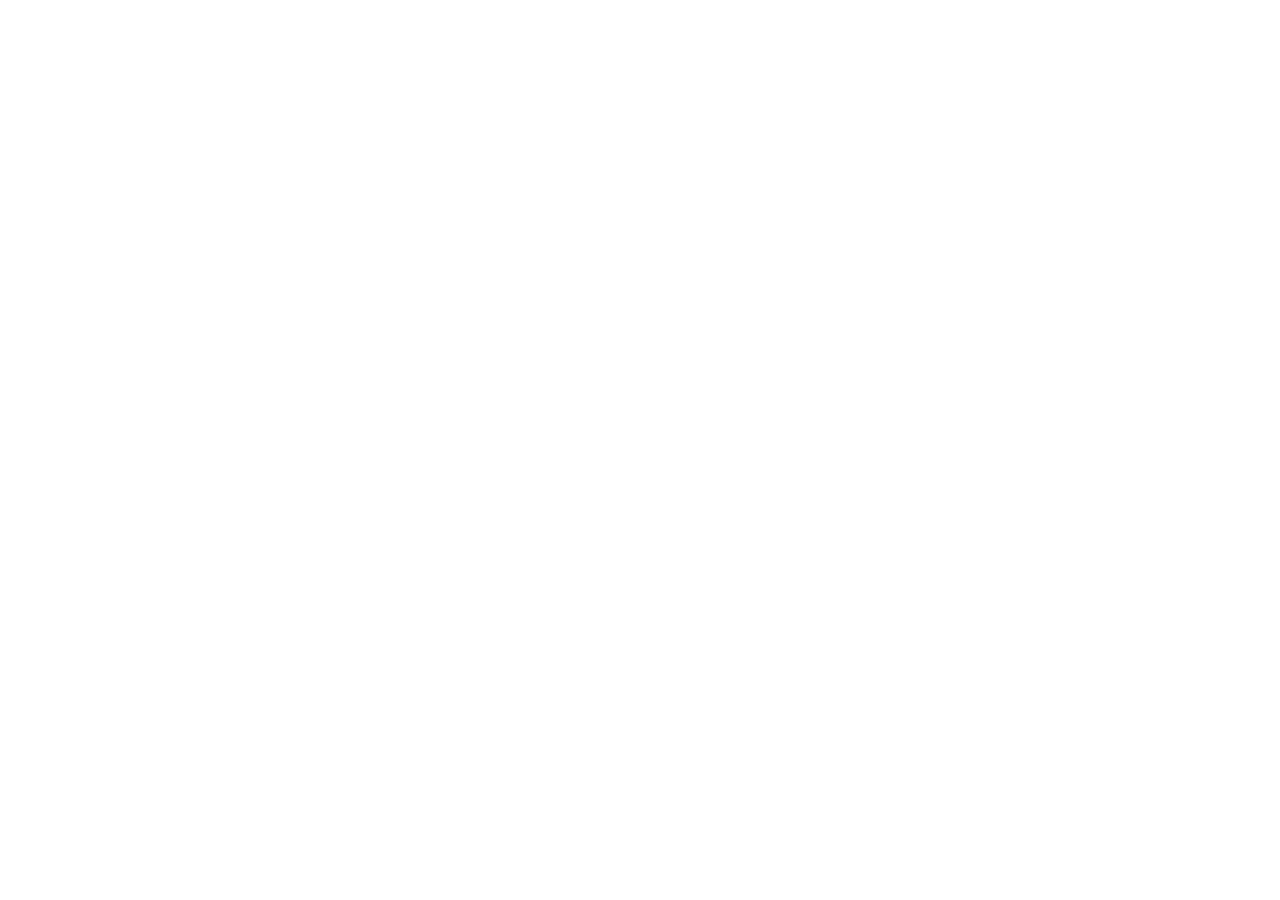
==== index.html @ c530fc4e "init: creations du depot, aborescence des fichiers et structure HTML de base et ajout des liens  uti" ====
<!DOCTYPE html>
<html lang="en">
<head>
    <meta charset="UTF-8">
    <meta name="viewport" content="width=device-width, initial-scale=1.0">
    <title>AfriConnect Summit Acueil</title>
    <link rel="stylesheet" href="https://cdnjs.cloudflare.com/ajax/libs/font-awesome/6.5.0/css/all.min.css">
    <link rel="stylesheet" href="css/style.css"> 
    <link rel="preconnect" href="https://fonts.googleapis.com">
<link rel="preconnect" href="https://fonts.gstatic.com" crossorigin>
<link href="https://fonts.googleapis.com/css2?family=DM+Sans:ital,opsz,wght@0,9..40,100..1000;1,9..40,100..1000&display=swap" rel="stylesheet">
<link rel="preconnect" href="https://fonts.googleapis.com">
<link rel="preconnect" href="https://fonts.gstatic.com" crossorigin>
<link href="https://fonts.googleapis.com/css2?family=Montserrat:ital,wght@0,100..900;1,100..900&display=swap" rel="stylesheet">
</head>
<body>
     <script src="js/main.js"></script>
</body>
</html>
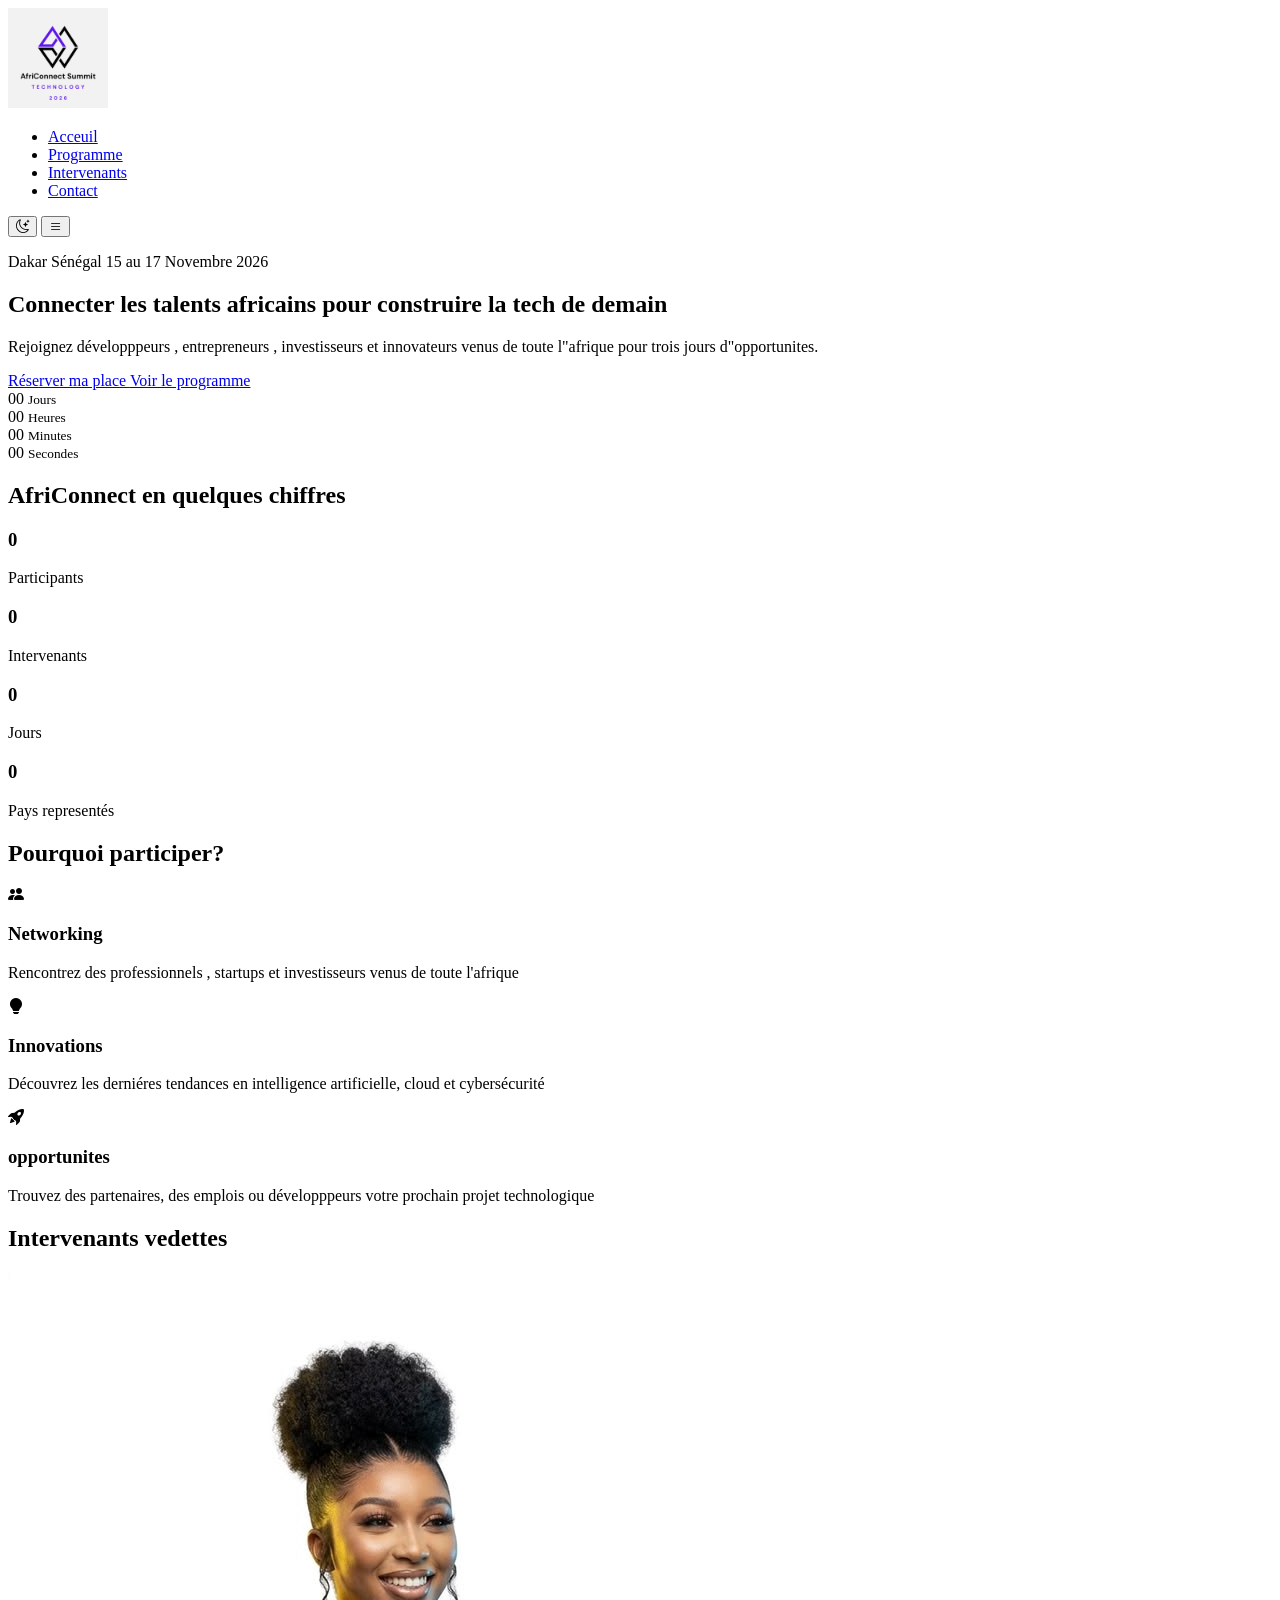
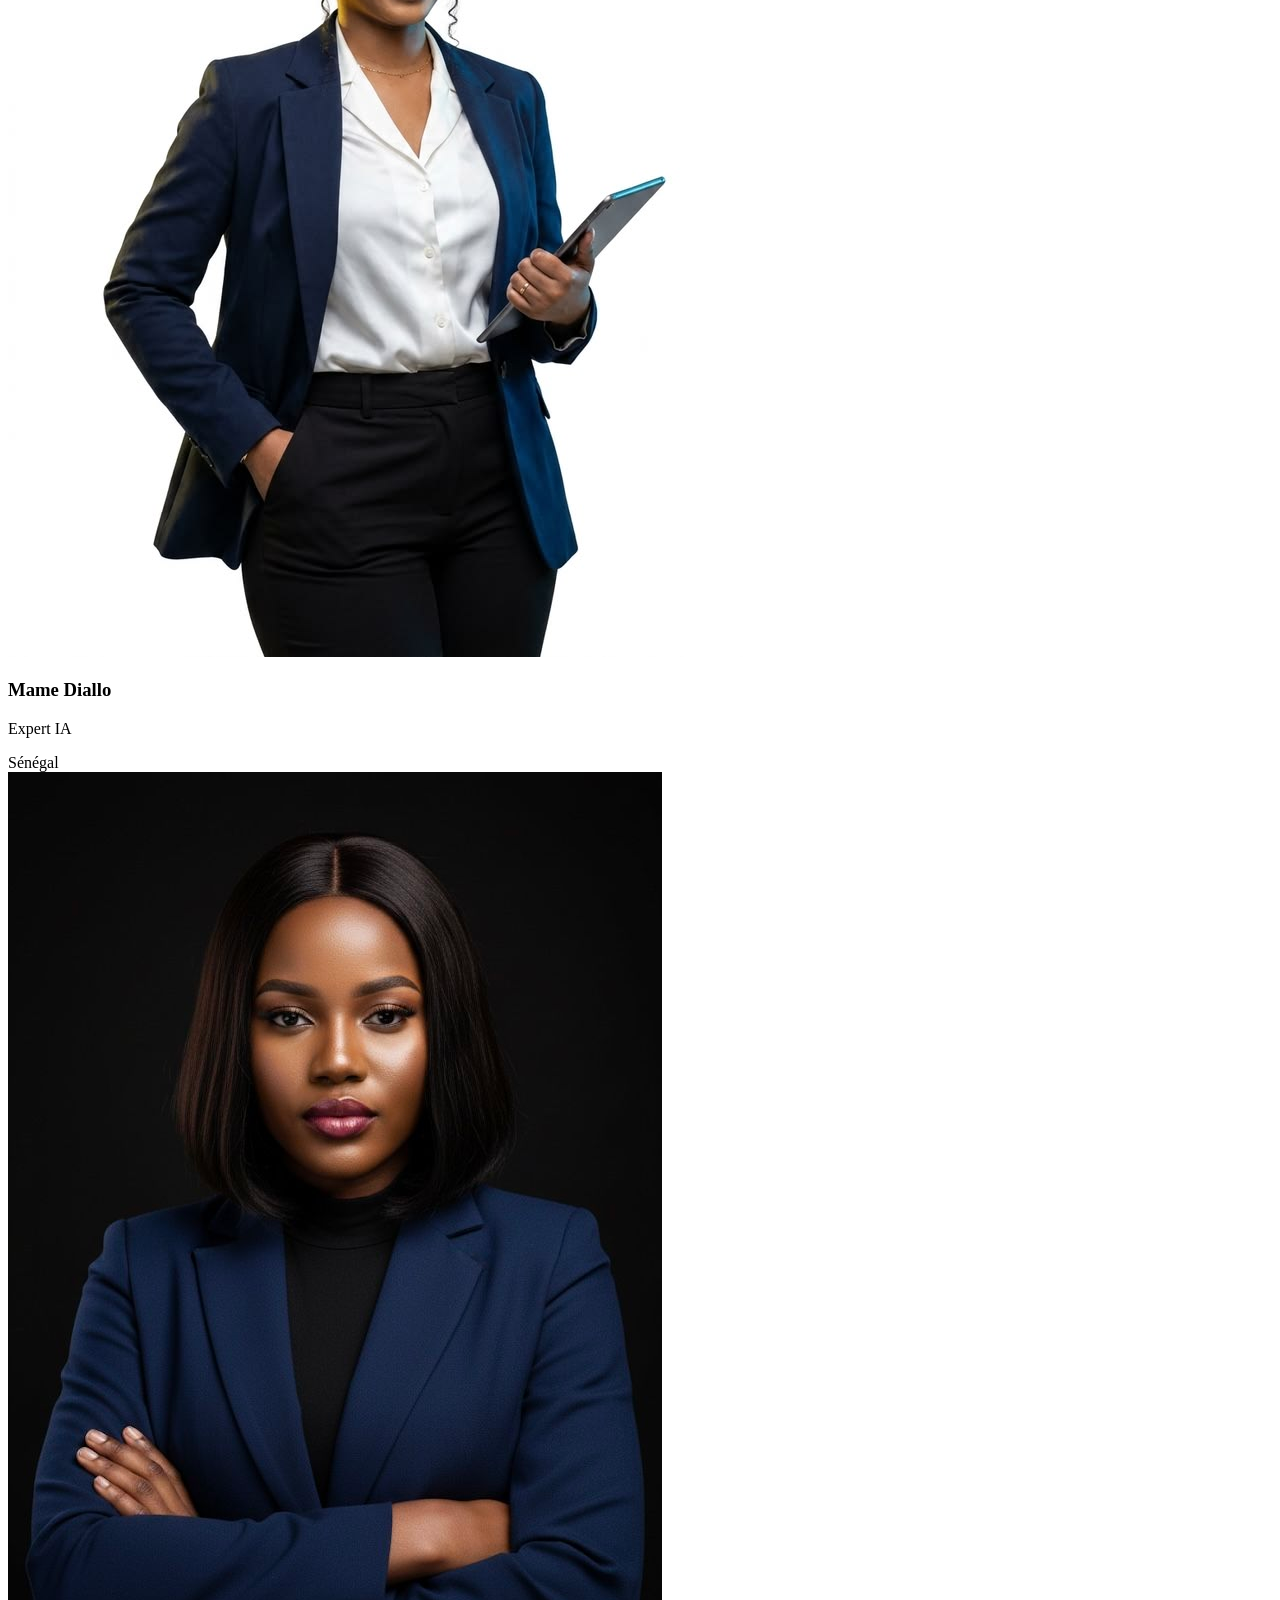
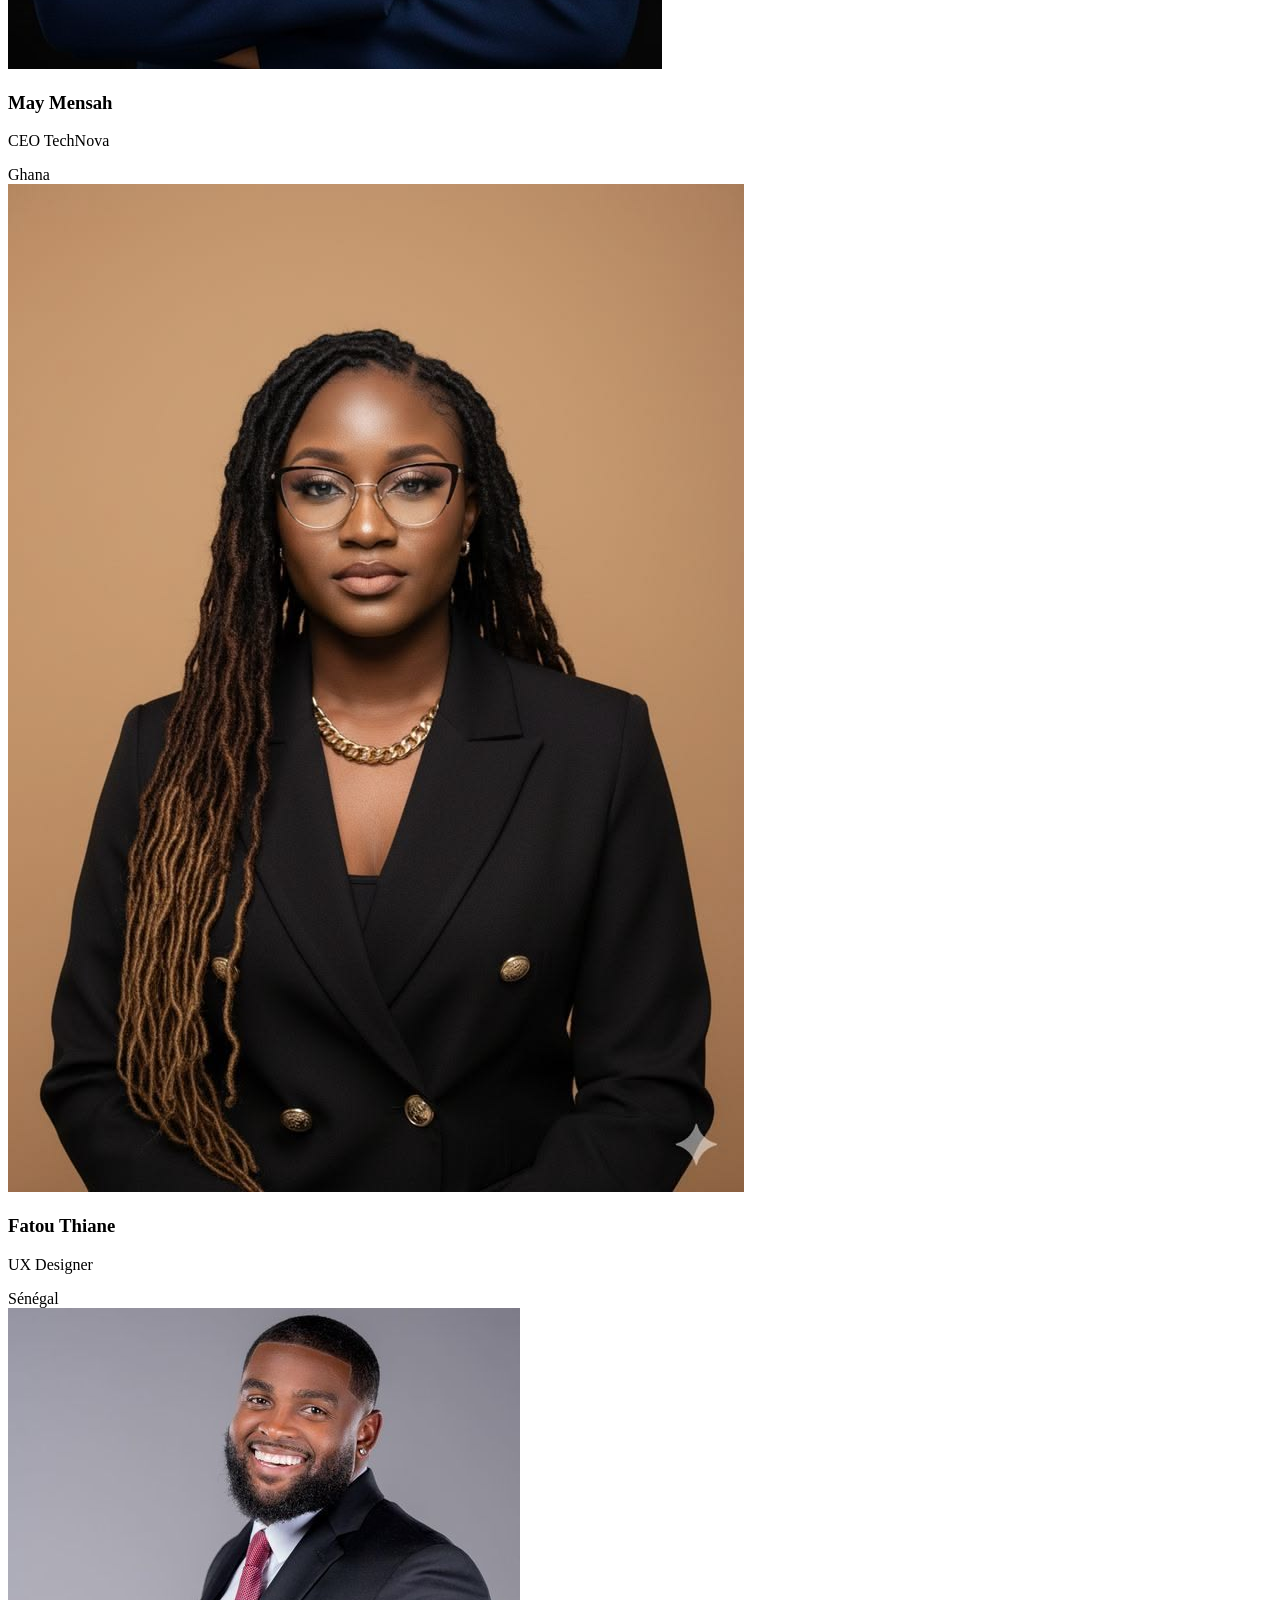
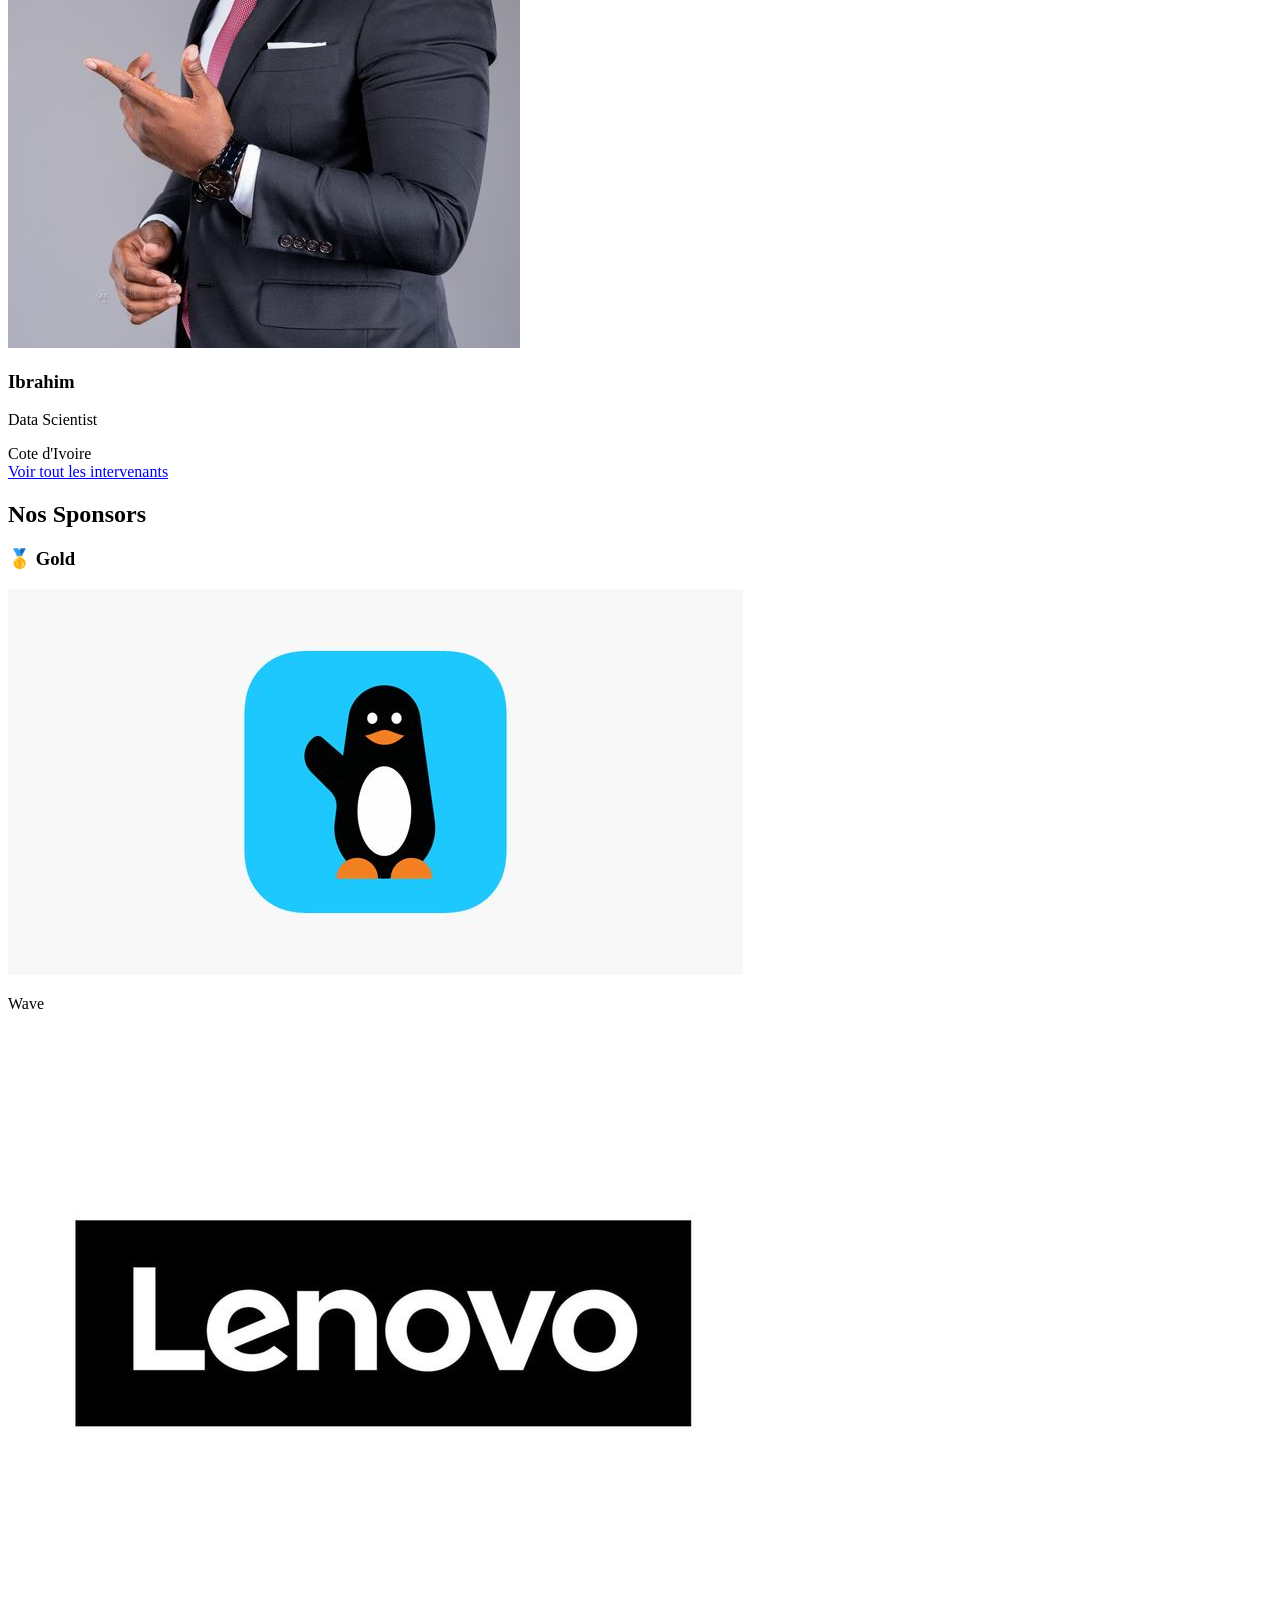
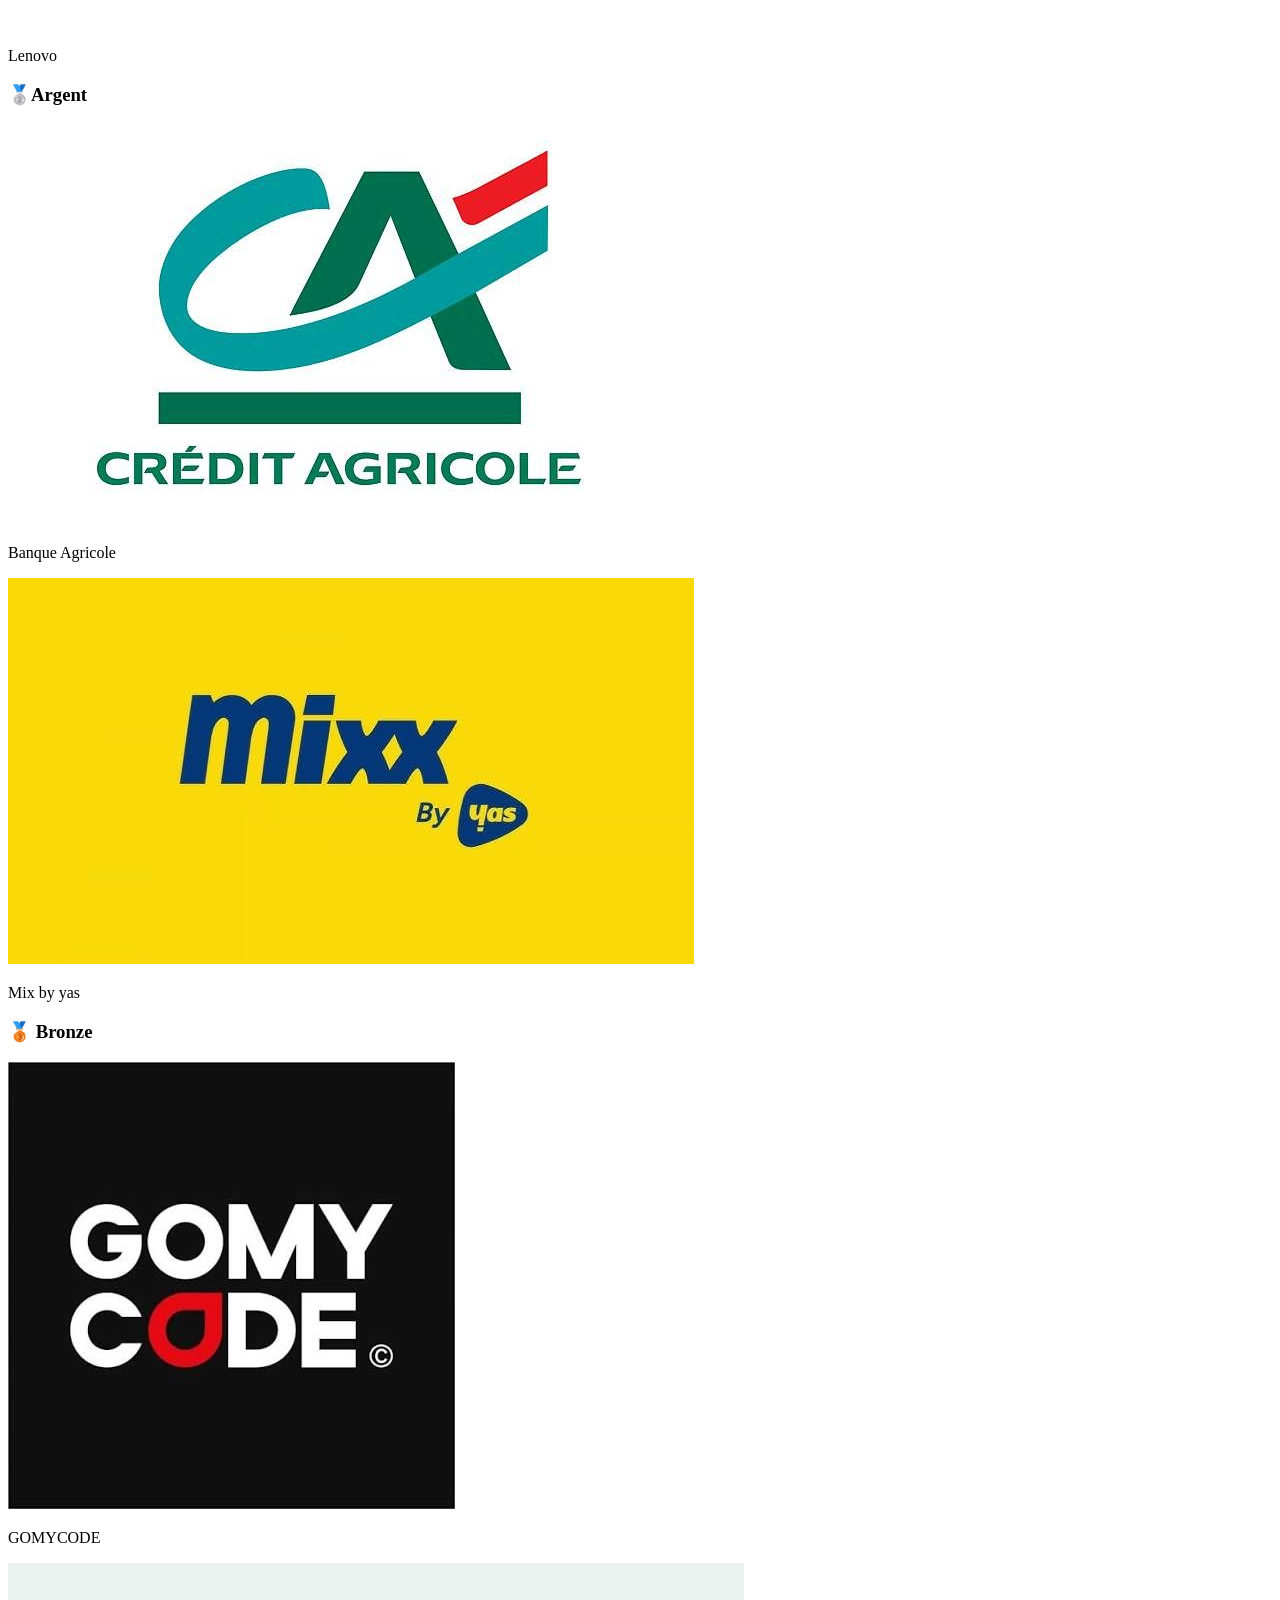
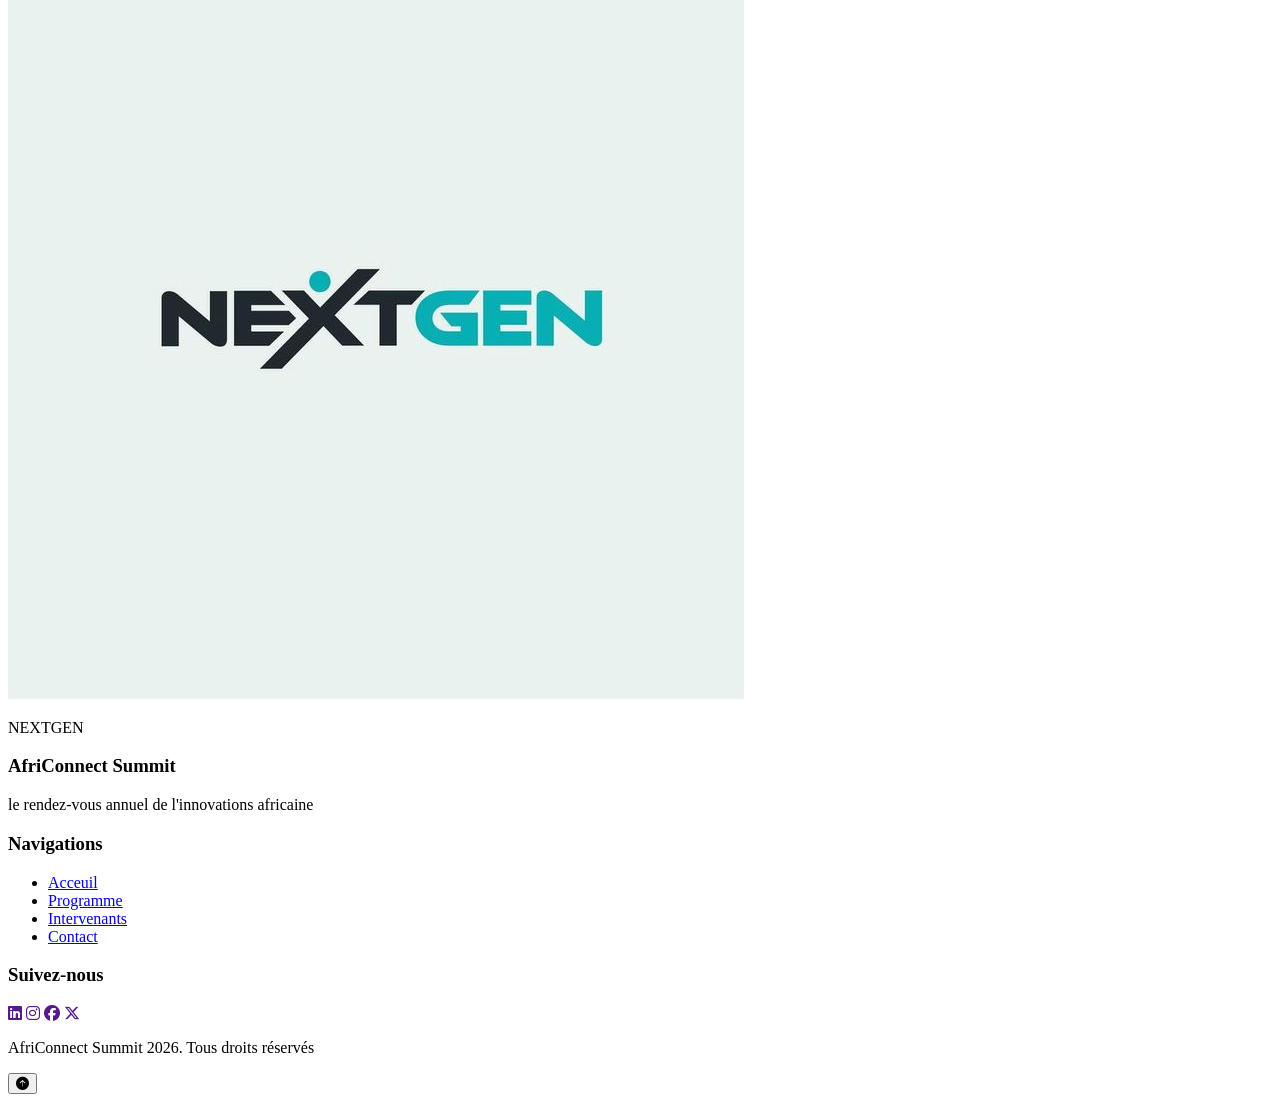
==== commit e6051b57: "HTML: contenue texte  des 4 pages" ====
--- a/index.html
+++ b/index.html
@@ -5,6 +5,7 @@
     <meta name="viewport" content="width=device-width, initial-scale=1.0">
     <title>AfriConnect Summit Acueil</title>
     <link rel="stylesheet" href="https://cdnjs.cloudflare.com/ajax/libs/font-awesome/6.5.0/css/all.min.css">
+    <link rel="stylesheet" href="https://cdn.jsdelivr.net/npm/bootstrap-icons@1.13.1/font/bootstrap-icons.min.css">
     <link rel="stylesheet" href="css/style.css"> 
     <link rel="preconnect" href="https://fonts.googleapis.com">
 <link rel="preconnect" href="https://fonts.gstatic.com" crossorigin>
@@ -14,6 +15,210 @@
 <link href="https://fonts.googleapis.com/css2?family=Montserrat:ital,wght@0,100..900;1,100..900&display=swap" rel="stylesheet">
 </head>
 <body>
+    <header>
+        <nav>
+            <a href="index.html" class="logo">
+               <img src="image/logo-event (2).png" alt="logo-event " width="100px">
+            </a>
+            <ul>
+                <li><a href="index.html">Acceuil</a></li>
+                <li><a href="programme.html">Programme</a></li>
+                <li><a href="intervenants.html">Intervenants</a></li>
+                <li><a href="contact.html">Contact</a></li>
+            </ul>
+            <div>
+                <button>
+                    <i class="bi bi-moon-stars"></i>
+                </button>
+                <button>
+                    <i class="bi bi-list"></i>
+                </button>
+            </div>
+        </nav>
+    </header>
+    <main>
+        <section class="hero">
+            <div class="hero-content">
+                <p class="hero-subtitle ">
+                    Dakar  Sénégal  15 au 17 Novembre 2026
+                </p>
+                <h1>
+                    Connecter les talents africains pour construire la tech de demain
+                </h1>
+                <p class="hero-text">
+                    Rejoignez développpeurs , entrepreneurs , investisseurs et innovateurs venus de toute l"afrique pour trois jours d"opportunites.
+                </p>
+            
+            <div class="hero-button">
+                <a href="contact.html">Réserver ma place </a>
+                <a href="programme.html">Voir le programme</a>
+            </div>
+            </div>
+            <div class="counteurs">
+                <div class="cont-box">
+<span id="jours">00</span>
+<small>Jours</small>
+                </div>
+                    <div class="cont-box">
+<span id="heures">00</span>
+<small>Heures</small>
+                </div>
+                    <div class="cont-box">
+<span id="minutes">00</span>
+<small>Minutes</small>
+                </div>
+                    <div class="cont-box">
+<span id="second">00</span>
+<small>Secondes</small>
+                </div>
+            </div>
+        </section>
+        <section class="stats">
+            <h2>AfriConnect en quelques chiffres </h2>
+        <div class="stats-grid">
+            <article class="stats-card">
+                <h3>0</h3>
+                <p>Participants</p>
+            </article>
+            <article class="stats-card">
+                <h3>0</h3>
+                <p>Intervenants</p>
+                
+            </article>
+            <article class="stats-card">
+                <h3>0</h3>
+                <p>Jours</p>
+            </article>
+            <article class="stats-card">
+                <h3>0</h3>
+                <p>Pays representés</p> 
+            </article>
+        </div>
+        </section>
+
+        <section class="raisons">
+            <h2>Pourquoi participer?</h2>
+            <div class="raisons-container">
+                <article class="raisons-card">
+                    <i class="bi bi-people-fill"></i>
+                    <h3>Networking</h3>
+                    <p>
+                        Rencontrez des professionnels , startups et investisseurs venus de toute l'afrique
+                    </p>
+                </article>
+                <article class="raisons-card">
+                    <i class="bi bi-lightbulb-fill"></i>
+                    <h3>Innovations</h3>
+                    <p>
+                   Découvrez les derniéres tendances en intelligence artificielle, cloud et cybersécurité
+                    </p>
+                </article>
+                <article class="raisons-card">
+                    <i class="bi bi-rocket-takeoff-fill"></i>
+                    <h3>opportunites</h3>
+                    <p>
+                    Trouvez des partenaires, des emplois ou développpeurs votre prochain projet technologique
+                    </p>
+                </article>
+            </div>
+        </section>
+
+        <section class="vedette">
+            <h2>Intervenants vedettes</h2>
+            <div class="vedette-grid">
+                <article>
+                    <img src="image/profil-f.jpg" alt="">
+                    <h3>Mame Diallo</h3>
+                    <p>Expert IA</p>
+                    <span>Sénégal</span>
+                </article>
+                 <article>
+                    <img src="image/profil-f2.jpg" alt="">
+                    <h3>May Mensah</h3>
+                    <p>CEO TechNova</p>
+                    <span>Ghana</span>
+                </article>
+                 <article>
+                    <img src="image/profil-f3.jpg" alt="">
+                    <h3>Fatou Thiane</h3>
+                    <p>UX Designer</p>
+                    <span>Sénégal</span>
+                </article>
+                 <article>
+                    <img src="image/profil-m.jpg" alt="">
+                    <h3>Ibrahim</h3>
+                    <p>Data Scientist</p>
+                    <span>Cote d'Ivoire</span>
+                </article>
+            </div>
+            <a href="intervenants.html">Voir tout les intervenants</a>
+        </section>
+
+        <section class="sponsors">
+            <h2>Nos Sponsors</h2>
+            <div class="sponsors-container">
+                <div class="gold">
+
+                    <h3>🥇 Gold </h3>
+                    <img src="image/SPONSOR1.jpg" alt="">
+                    <p>Wave</p>
+                    <img src="image/Descargar lenovo logo marca teléfono símbolo negro diseño China móvil vector ilustración.jpg">
+                    <p>Lenovo</p>
+                </div>
+                <div class="argent">
+
+                    <h3>🥈Argent </h3>
+                    <img src="image/SPONSORS (3).jpg" alt="">
+                    <p>Banque Agricole</p>
+                    <img src="image/SPONSORS (2).jpg" alt="">
+                    <p>Mix by yas</p>
+                </div>
+                <div class="bronze">
+
+                    <h3>🥉 Bronze </h3>
+                    <img src="image/télécharger (19).jpg" alt="">
+                    <p>GOMYCODE</p>
+                    <img src="image/Download Free Vectors, Images, Photos & Videos _ Vecteezy.jpg" alt="">
+                    <p>NEXTGEN</p>
+                </div>
+            </div>
+        </section>
+    </main>
+
+    <footer>
+        <div class="footer-container">
+            <div>
+                <h3>AfriConnect Summit</h3>
+                <p>
+                    le rendez-vous annuel de l'innovations africaine
+                </p>
+            </div>
+            <div> 
+        <h3>Navigations</h3>
+        <ul>
+            <li><a href="index.html">Acceuil</a></li>
+            <li><a href="programme.html">Programme</a></li>
+            <li><a href="intervenants.html">Intervenants</a></li>
+            <li><a href="contact.html">Contact</a></li>
+        </ul>
+        </div>
+        <div>
+            <h3>Suivez-nous</h3>
+            <div class="socials">
+                <a href=""><i class="fa-brands fa-linkedin"></i></a>
+                <a href=""><i class="fa-brands fa-instagram"></i></a>
+                <a href=""><i class="fa-brands fa-facebook"></i></a>
+                <a href=""><i class="fa-brands fa-x-twitter"></i></a>
+            </div>
+        </div>
+         </div>
+         <p>
+            <span id="year"> AfriConnect Summit 2026. Tous droits réservés</span>
+         </p>
+         <button>
+         <i class="bi bi-arrow-up-circle-fill"></i>
+         </button>
+    </footer>
      <script src="js/main.js"></script>
 </body>
 </html>
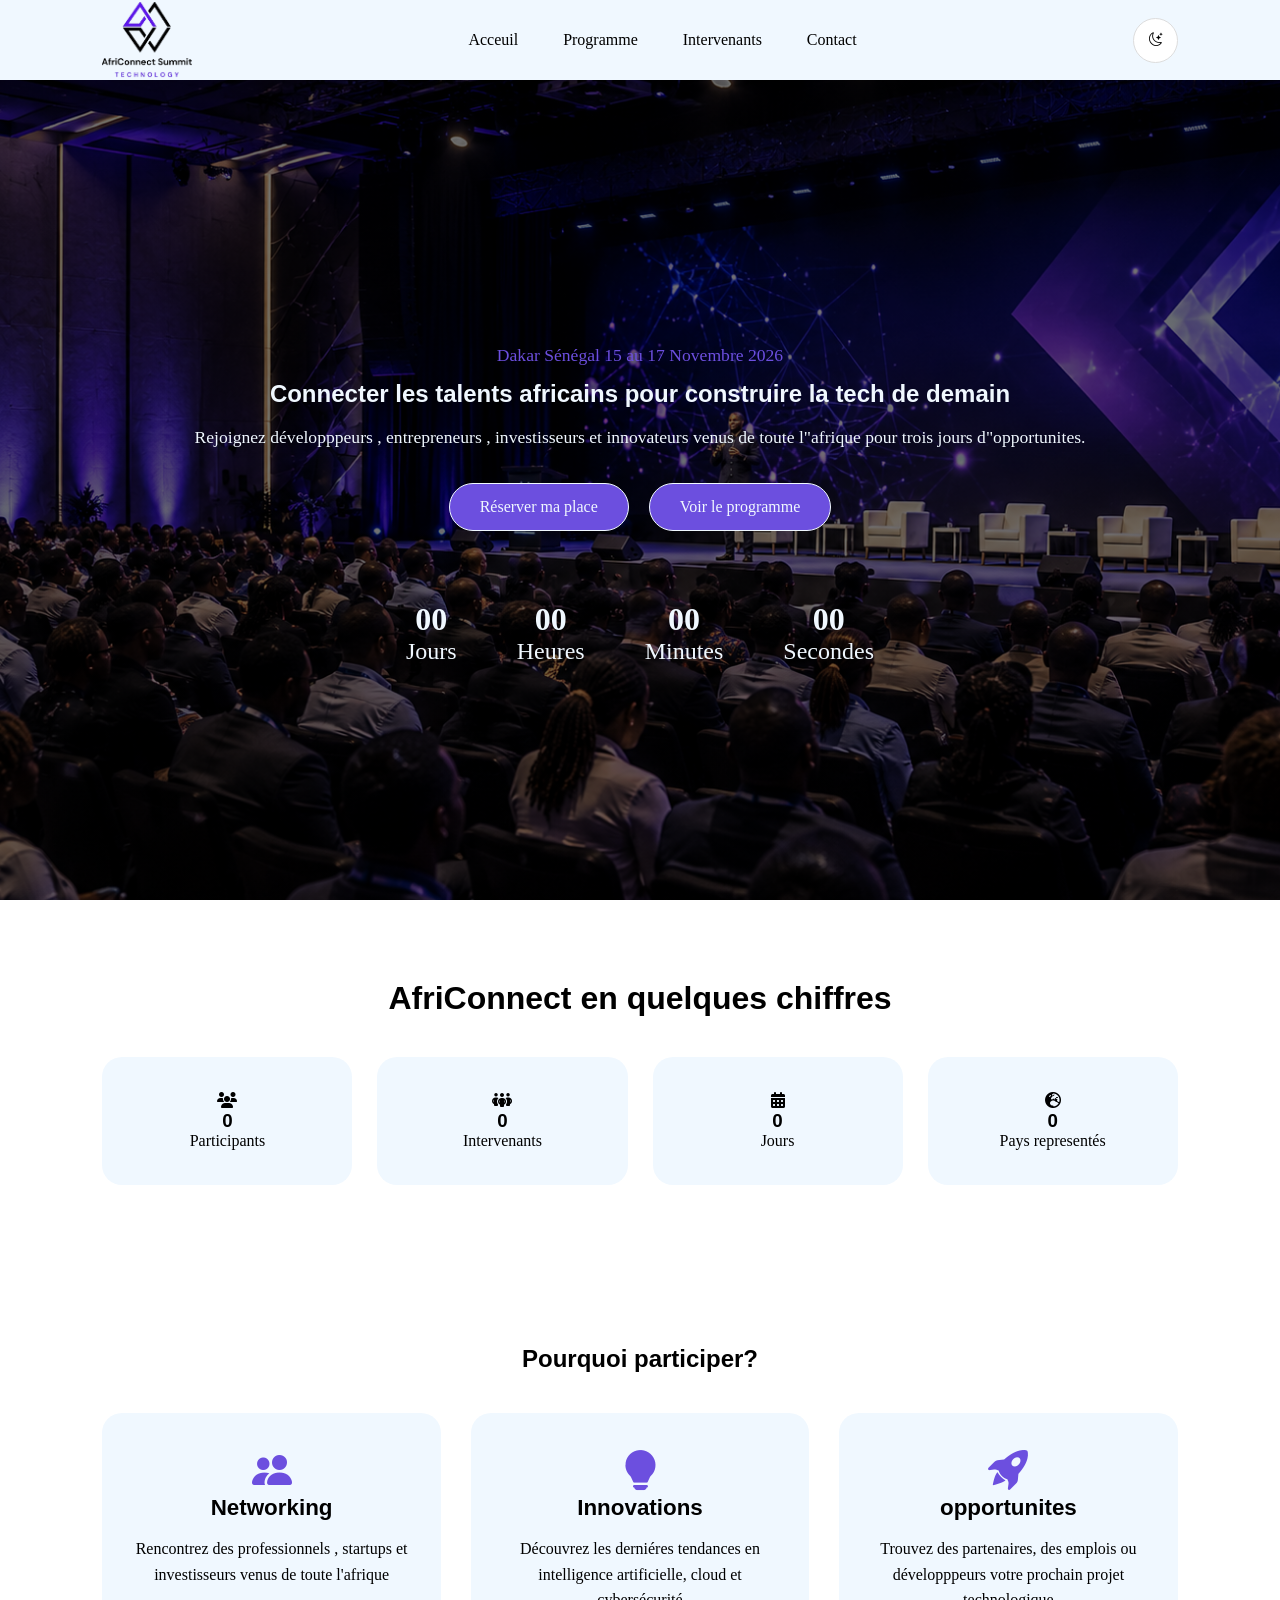
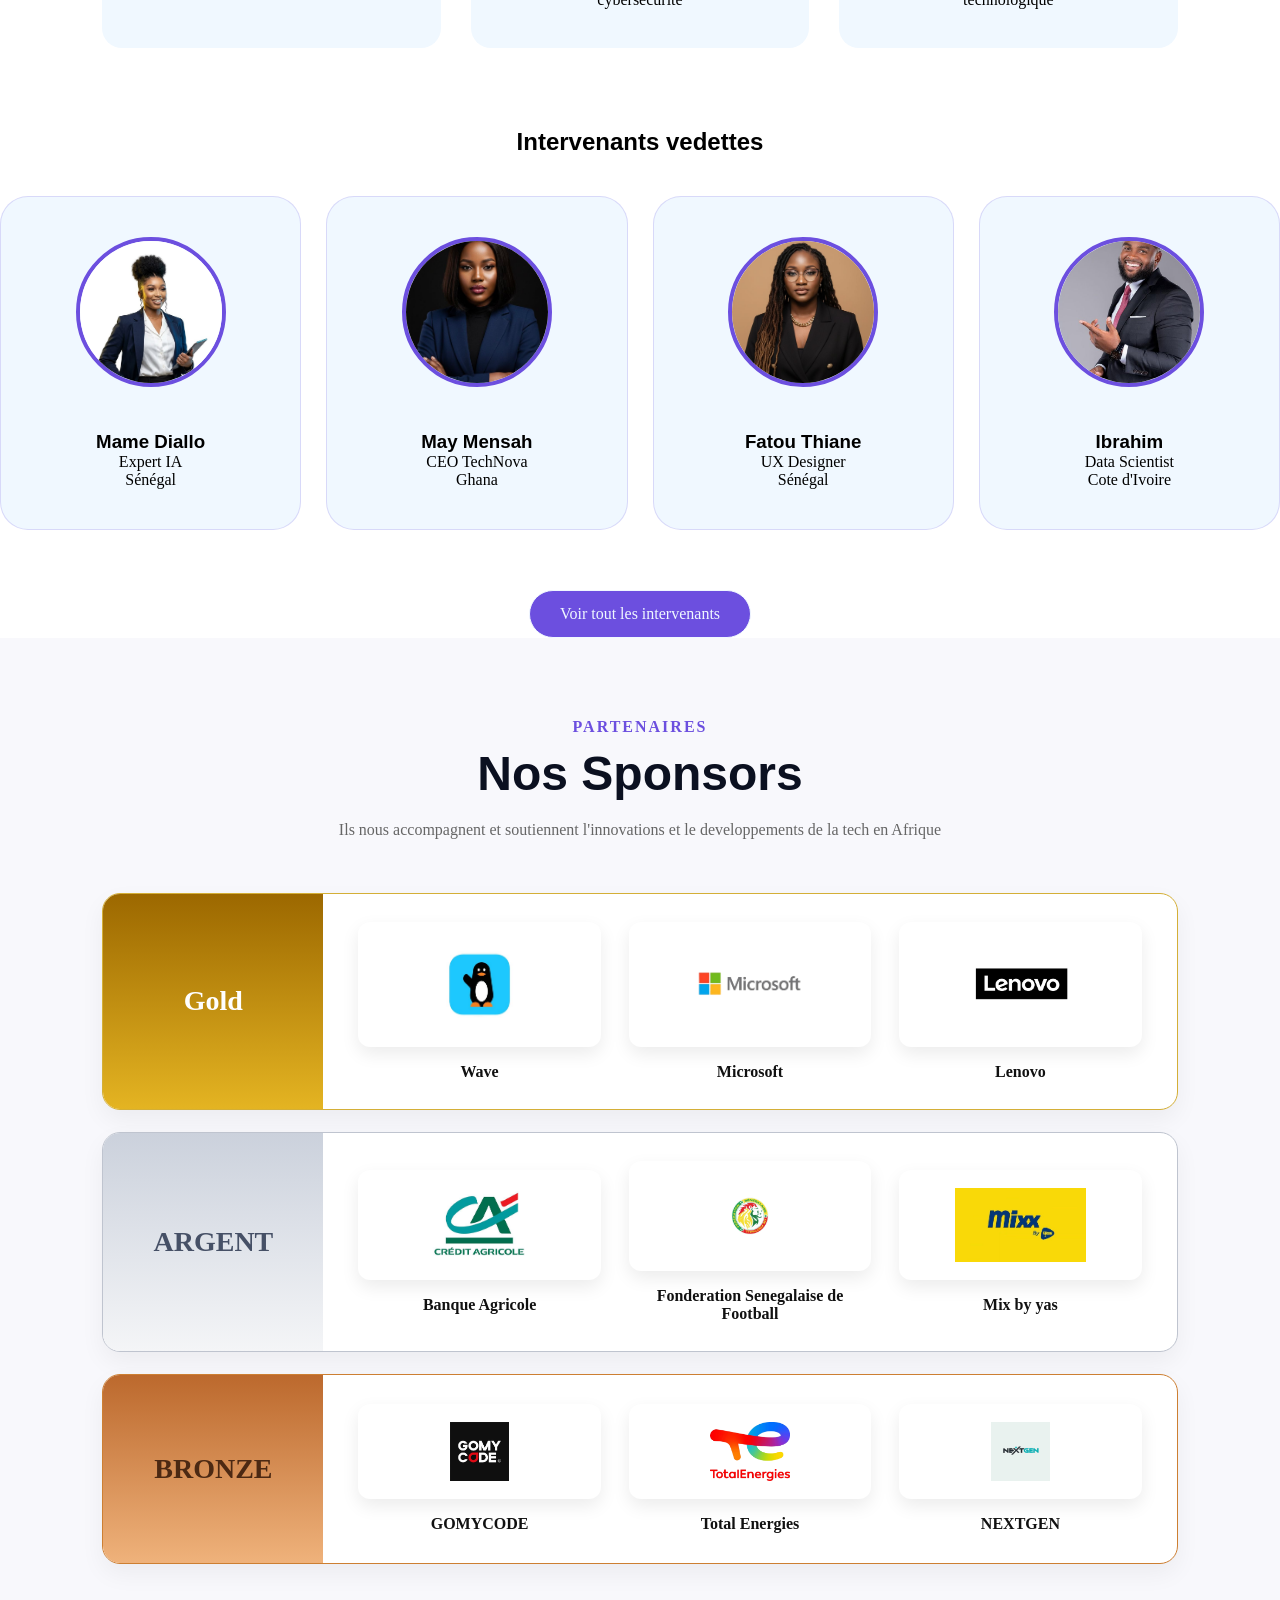
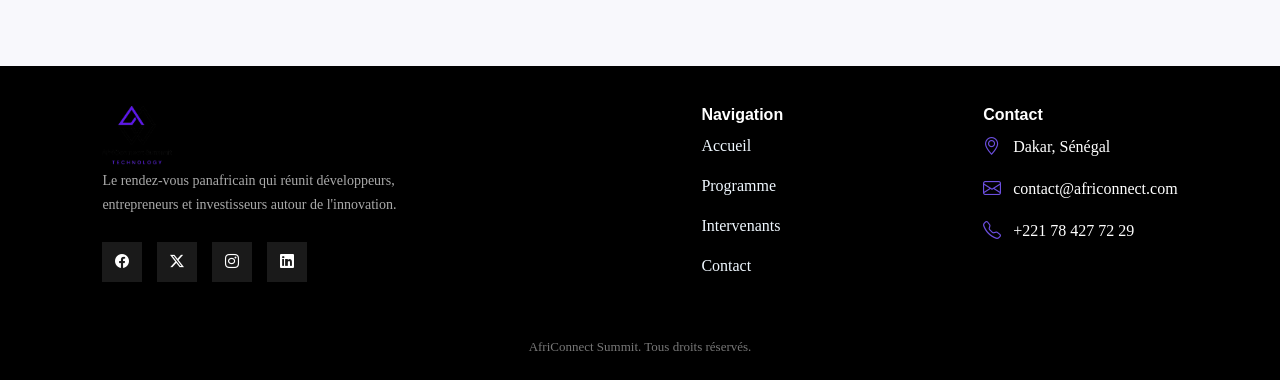
==== commit 981dfdb9: "CSS: style des 4 pages" ====
--- a/index.html
+++ b/index.html
@@ -16,21 +16,21 @@
 </head>
 <body>
     <header>
-        <nav>
+        <nav class="navbar">
             <a href="index.html" class="logo">
-               <img src="image/logo-event (2).png" alt="logo-event " width="100px">
+               <img src="image/logo-event-removebg-preview.png" alt="logo-event " width="70px" height="auto">
             </a>
-            <ul>
+            <ul class="nav-links">
                 <li><a href="index.html">Acceuil</a></li>
                 <li><a href="programme.html">Programme</a></li>
                 <li><a href="intervenants.html">Intervenants</a></li>
                 <li><a href="contact.html">Contact</a></li>
             </ul>
-            <div>
-                <button>
+            <div class="nav-btn">
+                <button class="dar-mode ">
                     <i class="bi bi-moon-stars"></i>
                 </button>
-                <button>
+                <button class="btn-mobile">
                     <i class="bi bi-list"></i>
                 </button>
             </div>
@@ -50,8 +50,8 @@
                 </p>
             
             <div class="hero-button">
-                <a href="contact.html">Réserver ma place </a>
-                <a href="programme.html">Voir le programme</a>
+                <a href="contact.html" class="btnh-1">Réserver ma place </a>
+                <a href="programme.html " class="btnh-2">Voir le programme</a>
             </div>
             </div>
             <div class="counteurs">
@@ -77,19 +77,23 @@
             <h2>AfriConnect en quelques chiffres </h2>
         <div class="stats-grid">
             <article class="stats-card">
+                <span><i class="fa-solid fa-users"></i></span>
                 <h3>0</h3>
                 <p>Participants</p>
             </article>
             <article class="stats-card">
+                <span><i class="fa-solid fa-people-group"></i></span>
                 <h3>0</h3>
                 <p>Intervenants</p>
                 
             </article>
             <article class="stats-card">
+                <span><i class="fa-solid fa-calendar-days"></i></span>
                 <h3>0</h3>
                 <p>Jours</p>
             </article>
             <article class="stats-card">
+                <span><i class="fa-solid fa-earth-europe"></i></span>
                 <h3>0</h3>
                 <p>Pays representés</p> 
             </article>
@@ -126,99 +130,159 @@
         <section class="vedette">
             <h2>Intervenants vedettes</h2>
             <div class="vedette-grid">
-                <article>
+                <article class="vedette-card">
                     <img src="image/profil-f.jpg" alt="">
                     <h3>Mame Diallo</h3>
                     <p>Expert IA</p>
                     <span>Sénégal</span>
                 </article>
-                 <article>
+                 <article class="vedette-card">
                     <img src="image/profil-f2.jpg" alt="">
                     <h3>May Mensah</h3>
                     <p>CEO TechNova</p>
                     <span>Ghana</span>
                 </article>
-                 <article>
+                 <article class="vedette-card">
                     <img src="image/profil-f3.jpg" alt="">
                     <h3>Fatou Thiane</h3>
                     <p>UX Designer</p>
                     <span>Sénégal</span>
                 </article>
-                 <article>
+                 <article class="vedette-card">
                     <img src="image/profil-m.jpg" alt="">
                     <h3>Ibrahim</h3>
                     <p>Data Scientist</p>
                     <span>Cote d'Ivoire</span>
                 </article>
             </div>
-            <a href="intervenants.html">Voir tout les intervenants</a>
+            <a href="intervenants.html" class="btn-vedette">Voir tout les intervenants</a>
         </section>
 
         <section class="sponsors">
-            <h2>Nos Sponsors</h2>
+            <div class="sponsors-title2">
+                <p>Partenaires</p>
+ <h2>Nos Sponsors</h2>
+ <span>
+    Ils nous accompagnent et soutiennent l'innovations et le developpements de la tech en Afrique
+ </span>
+            </div>
+           
             <div class="sponsors-container">
-                <div class="gold">
-
-                    <h3>🥇 Gold </h3>
+                <div class="sponsors-niveau or">
+                    
+
+                    <div class="niveau-titre"> Gold</div>
+                    <div class="sponsors-grid">
+                        <div class="sponsors-card">
                     <img src="image/SPONSOR1.jpg" alt="">
                     <p>Wave</p>
+                     </div>
+                     <div class="sponsors-card">
+                        <img src="image/Microsoft-removebg-preview.png" alt="">
+                        <p>Microsoft</p>
+                     </div>
+                      <div class="sponsors-card">
                     <img src="image/Descargar lenovo logo marca teléfono símbolo negro diseño China móvil vector ilustración.jpg">
                     <p>Lenovo</p>
                 </div>
-                <div class="argent">
-
-                    <h3>🥈Argent </h3>
+                 </div>
+                  </div>
+                <div class="sponsors-niveau argent">
+
+                    <div class="niveau-titre">ARGENT</div>
+                    <div class="sponsors-grid">  
+                     <div class="sponsors-card">  
                     <img src="image/SPONSORS (3).jpg" alt="">
                     <p>Banque Agricole</p>
+                     </div>
+              <div class="sponsors-card">  
+                <img src="image/Senegal-removebg-preview.png" alt="">
+                <p>Fonderation Senegalaise de Football</p>
+              </div>
+
+                     <div class="sponsors-card">  
                     <img src="image/SPONSORS (2).jpg" alt="">
                     <p>Mix by yas</p>
                 </div>
-                <div class="bronze">
-
-                    <h3>🥉 Bronze </h3>
+                 </div>
+                  </div>
+                <div class="sponsors-niveau bronze">
+                    <div class="niveau-titre"> BRONZE</div>
+                      <div class="sponsors-grid"> 
+                        <div class="sponsors-card">  
                     <img src="image/télécharger (19).jpg" alt="">
                     <p>GOMYCODE</p>
+                    </div>
+                     <div class="sponsors-card">
+                        <img src="image/L_Aventure_Peugeot-removebg-preview.png" alt="">
+                        <p>Total Energies</p>
+                     </div>
+                    <div class="sponsors-card">  
                     <img src="image/Download Free Vectors, Images, Photos & Videos _ Vecteezy.jpg" alt="">
                     <p>NEXTGEN</p>
                 </div>
             </div>
+            </div>
         </section>
     </main>
 
-    <footer>
-        <div class="footer-container">
-            <div>
-                <h3>AfriConnect Summit</h3>
-                <p>
-                    le rendez-vous annuel de l'innovations africaine
-                </p>
-            </div>
-            <div> 
-        <h3>Navigations</h3>
-        <ul>
-            <li><a href="index.html">Acceuil</a></li>
-            <li><a href="programme.html">Programme</a></li>
-            <li><a href="intervenants.html">Intervenants</a></li>
-            <li><a href="contact.html">Contact</a></li>
-        </ul>
-        </div>
-        <div>
-            <h3>Suivez-nous</h3>
-            <div class="socials">
-                <a href=""><i class="fa-brands fa-linkedin"></i></a>
-                <a href=""><i class="fa-brands fa-instagram"></i></a>
-                <a href=""><i class="fa-brands fa-facebook"></i></a>
-                <a href=""><i class="fa-brands fa-x-twitter"></i></a>
-            </div>
-        </div>
-         </div>
-         <p>
-            <span id="year"> AfriConnect Summit 2026. Tous droits réservés</span>
-         </p>
-         <button>
-         <i class="bi bi-arrow-up-circle-fill"></i>
-         </button>
-    </footer>
+  <footer class="footer">
+
+    <div class="footer-container">
+        <div class="footer-brand">
+
+            <img src="image/logo-event-removebg-preview.png" alt="Logo AfriConnect Summit">
+            <p>
+                Le rendez-vous panafricain qui réunit développeurs,
+                entrepreneurs et investisseurs autour de l'innovation.
+            </p>
+
+            <div class="social-links">
+
+                <a href="#"><i class="bi bi-facebook"></i></a>
+                <a href="#"><i class="bi bi-twitter-x"></i></a>
+                <a href="#"><i class="bi bi-instagram"></i></a>
+                <a href="#"><i class="bi bi-linkedin"></i></a>
+
+            </div>
+
+        </div>
+        <div class="footer-col">
+
+            <h4>Navigation</h4>
+
+            <a href="index.html">Accueil</a>
+            <a href="programme.html">Programme</a>
+            <a href="intervenants.html">Intervenants</a>
+            <a href="contact.html">Contact</a>
+
+        </div>
+        <div class="footer-contact">
+
+            <h4>Contact</h4>
+
+            <p><i class="bi bi-geo-alt"></i> Dakar, Sénégal</p>
+            <p><i class="bi bi-envelope"></i> contact@africonnect.com</p>
+            <p><i class="bi bi-telephone"></i> +221 78 427 72 29</p>
+
+            <!-- <button id="back-to-top">
+                <i class="bi bi-arrow-up"></i>
+            </button> -->
+
+        </div>
+
+    </div>
+
+    <div class="footer-bottom">
+
+        <p>
+            <span id="year"></span> AfriConnect Summit.
+            Tous droits réservés.
+        </p>
+
+    </div>
+
+</footer>
      <script src="js/main.js"></script>
 </body>
 </html>
--- a/css/style.css
+++ b/css/style.css
@@ -0,0 +1,873 @@
+/* RESET DE BASE */
+*{
+    margin: 0;
+    padding: 0;
+    box-sizing: border-box;
+    text-decoration: none;
+}
+
+/* ROOT */
+:root{
+    --primary: #ffff;
+    --secondary: #000;
+    --tertiary: #6C4FDF;
+    --quatery: #F0F8FF;
+    --bg: #0f0f0f;
+}
+/* POLICE D'ECRITURE */
+body{
+    font-family: 'DM Sans';
+    font-optical-sizing: auto;
+    font-weight: 500;
+}
+h1,h2,h3,h4,h5{
+    font-family: 'Monserrat', sans-serif;
+}
+
+/* NAVBAR */
+.navbar{
+    position: fixed;
+    top: 0;
+    left: 0;
+    width: 100%;
+    display: flex;
+    justify-content: space-between;
+    align-items: center;
+    padding: 20px 8%;
+    background-color: var(--quatery);
+    height: 80px;
+    z-index: 1000;
+}
+.navbar img{
+    width: 90px;
+    display: block;
+}
+
+.nav-links{
+    display: flex;
+    align-items: center;
+    gap: 45px;
+    list-style: none;
+}
+.nav-links a{
+    color: var(--secondary);
+    font-size: 1rem ;
+
+}
+.dar-mode{
+width: 45px;
+height: 45px;
+border: 1px solid #ddd;
+border-radius: 50%;
+background: var(--primary);
+display: flex;
+justify-content: center;
+align-items: center;
+cursor: pointer;
+transition: 0.5s;
+}
+
+.dar-mode:hover{
+    background: var(--tertiary);
+    color: var(--primary);
+}
+
+.btn-mobile{
+    display: none;
+}
+/* SECTION HERO */
+.hero{
+    min-height: 100vh;
+    display: flex;
+    flex-direction: column;
+    justify-content: center;
+    align-items: center;
+    text-align: center;
+    padding: 120px 8% 50px;
+   background: linear-gradient(rgba(0,0,0,.55),rgba(0,0,0,.55)), url('../image/216CCB22-CE9E-4E3B-AFE4-79F6D9ED6C25.png');
+    background-size: cover;
+    background-position: center;
+}
+.hero-content{
+    max-width: 900px;
+}
+
+.hero h1{
+    font-family: 2rem;
+    margin-bottom: 20px;
+    line-height: 1.1;
+    color: var(--quatery);
+}
+
+.hero-subtitle{
+    font-size: 1.1rem;
+    color: var(--tertiary);
+    margin-bottom: 15px;
+    margin-top: 60px;
+
+}
+
+.hero-text{
+    font-size: 1.1rem;
+    margin-bottom: 35px;
+    color: var(--quatery);
+    
+}
+
+.hero-button{
+    display: flex;
+    justify-content: center;
+    gap: 20px;
+}
+.btnh-1,
+.btnh-2{
+    padding: 14px 30px ;
+    border-radius: 30px;
+    background-color: #6C4FDF;
+    border: 1px solid var(--quatery);
+    color: var(--quatery);
+}
+.counteurs{
+    display: flex;
+    gap: 20px;
+    margin-top: 50px;
+    color:  var(--quatery);
+}
+.cont-box{
+    padding: 20px;
+    border-radius: 15px;
+    min-width: 90px;
+}
+.cont-box span{
+    display: block;
+    font-size: 2rem;
+    font-weight: 700;
+}
+.cont-box small{
+    font-size: 1.5rem;
+}
+/* STATS */
+.stats{
+    padding: 80px 8%;
+    text-align: center;
+}
+.stats h2{
+    font-size: 2rem;
+    margin-bottom: 40px;
+}
+.stats-grid{
+    display: grid;
+    grid-template-columns: repeat(4,1fr);
+    gap: 25px;
+}
+.stats-card{
+    padding: 35px 20px;
+    background:var(--quatery);
+    border-radius: 20px;
+}
+/* POURQUOI PARTICIPER */
+.raisons{
+    padding: 80px 8%;
+    text-align: center;
+}
+.raisons-container{
+    display: flex;
+    justify-content: center;
+    gap: 30px;
+    margin-top: 40px;
+
+}
+.raisons-card{
+    flex: 1;
+    padding: 35px 25px;
+    background: var(--quatery);
+    border-radius: 20px;
+
+}
+
+.raisons-card i{
+    font-size: 2.5rem;
+    color: var(--tertiary);
+    margin-bottom: 20px;
+}
+.raisons-card h3{
+    margin-bottom: 15px;
+    font-size: 1.4rem;
+}
+.raisons-card p{
+    line-height: 1.6;
+}
+/* INTERVENANTS */
+.vedette{
+   text-align: center;
+}
+.vedette-grid{
+    display: grid;
+    grid-template-columns: repeat(4,1fr);
+    gap: 25px;
+    margin: 40px 0;
+}
+.vedette-card{
+        background: var(--quatery);
+    padding: 40px 25px;
+    border-radius: 28px;
+    border: 1px solid  rgba(108,79,223,0.18);
+    transition: 0.3s ease;
+    
+}
+.vedette-card:hover{
+      transform: translateY(-10px);
+    box-shadow: 0 25px 70px rgba(108,79,223,0.35);
+}
+.vedette-card img{
+     border-radius: 50%;
+    object-fit: cover;
+    width: 150px;
+    height: 150px;
+    margin-bottom: 20px;
+    border: 4px solid var(--tertiary);
+}
+.vedette-card h3{
+    margin-top: 20px;
+}
+
+.btn-vedette{
+    display: inline-block;
+    margin-top: 20px;
+   padding: 14px 30px ;
+    border-radius: 30px;
+    background-color: #6C4FDF;
+    border: 1px solid var(--quatery);
+    color: var(--quatery);
+}
+/* SECTION SPONSORS */
+.sponsors {
+    padding: 80px 8%;
+    background: #f8f8fc;
+}
+.sponsors-title2 {
+    max-width: 750px;
+    margin: 0 auto 50px;
+    text-align: center;
+}
+.sponsors-title2 p {
+    margin-bottom: 10px;
+    color: var(--tertiary);
+    font-weight: 700;
+    letter-spacing: 2px;
+    text-transform: uppercase;
+}
+
+.sponsors-title2 h2 {
+    margin-bottom: 15px;
+    color: #0b1020;
+    font-size: 3rem;
+}
+.sponsors-title2 span {
+    display: block;
+    color: #666;
+    line-height: 1.7;
+}
+.sponsors-container {
+    max-width: 1150px;
+    margin: auto;
+}
+.sponsors-niveau {
+    display: flex;
+    min-height: 190px;
+    margin-bottom: 22px;
+    overflow: hidden;
+    border: 1px solid;
+    border-radius: 18px;
+    background: #fff;
+    box-shadow: 0 10px 25px rgba(0, 0, 0, 0.05);
+}
+
+.niveau-titre {
+    display: flex;
+    flex: 0 0 220px;
+    align-items: center;
+    justify-content: center;
+    padding: 30px;
+    font-size: 28px;
+    font-weight: 800;
+    text-align: center;
+}
+
+
+.sponsors-grid {
+    display: flex;
+    flex: 1;
+    align-items: center;
+    justify-content: space-around;
+    gap: 28px;
+    padding: 28px 35px;
+}
+
+.sponsors-card {
+    flex: 1;
+    text-align: center;
+}
+
+.sponsors-card img {
+    width: 100%;
+    height: 110px;
+    padding: 18px;
+    object-fit: contain;
+    border-radius: 12px;
+    background: #fff;
+    box-shadow: 0 7px 18px rgba(0, 0, 0, 0.08);
+    transition: 0.3s;
+}
+
+.sponsors-card img:hover {
+    transform: translateY(-6px);
+    box-shadow: 0 14px 28px rgba(0, 0, 0, 0.12);
+}
+
+.sponsors-card p {
+    margin-top: 12px;
+    color: #111;
+    font-weight: 600;
+}
+
+
+
+.or {
+    border-color: #d4af37;
+}
+
+.or .niveau-titre {
+    color: #fff;
+    background: linear-gradient( #9c6800, #e4b422);
+}
+
+.or .sponsors-card img {
+    height: 125px;
+}
+
+
+.argent {
+    border-color: #bfc4cf;
+}
+
+.argent .niveau-titre {
+    color: #465066;
+    background: linear-gradient( #cbd1dc, #f4f5f7);
+}
+
+.argent .sponsors-card img {
+    height: 110px;
+}
+
+
+.bronze {
+    border-color: #cd7f32;
+}
+
+.bronze .niveau-titre {
+    color: #4c2913;
+    background: linear-gradient( #bc692d, #efb27b);
+}
+
+.bronze .sponsors-card img {
+    height: 95px;
+}
+
+
+/* FOOTER */
+
+.footer {
+
+    background: var(--secondary);
+    color: var(--primary);
+    padding: 40px 8% 25px;
+    
+}
+.footer-container{
+    display: flex;
+    justify-content: space-between;
+    align-items: flex-start;
+    gap: 200px;
+   
+}
+
+footer img{
+   width: 70px;
+   height: auto;
+   object-fit: cover;
+}
+.footer-brand h2{
+    margin: 10px ;
+    font-size: 20px;
+}
+
+.footer-brand p {
+    color: #aaa;
+    line-height: 1.7;
+    max-width: 350px;
+    font-size: 14px;
+}
+
+.social-links {
+    display: flex;
+    gap: 15px;
+    margin-top: 25px;
+}
+
+
+
+.social-links a {
+   width: 40px;
+   height: 40px;
+   display: flex;
+   align-items: center;
+   justify-content: center;
+   background-color: #1a1a1a;
+   color: var(--primary);
+    text-decoration: none;
+    font-size: 0.875rem;
+    transition: color 0.2s;
+}
+.social-links a:hover{
+    background: var(--tertiary);
+}
+
+.footer-brand,
+.footer-col
+.footer-contact{
+    flex: 1;
+}
+.footer-contact p{
+    display:flex;
+    align-items: center;
+    gap: 10px;
+    margin-bottom: 15px;
+    line-height: 1.5;
+}
+.footer-contact i{
+    color: var(--tertiary);
+    font-size: 18px;
+    width: 20px;
+}
+.footer-contact h4{
+    margin-bottom: 10px;
+    text-align: start;
+}
+.footer-col a{
+    display: block;
+    color:var(--quatery);
+    text-decoration: none;
+    margin-bottom: 16px;
+    transition: 0.5s;
+    line-height: 1.5;
+}
+.footer-col h4{
+    margin-bottom: 10px;
+}
+.footer-col a:hover{
+    color: var(--tertiary);
+}
+
+.footer-bottom {
+  
+    padding-top:30px;
+    margin-top: 15px;
+    font-size: 0.8rem;
+    color: #777;
+   text-align: center;
+    font-size: 13px;
+}
+#back-to-top{
+    
+    margin-top:15px;
+
+    width:45px;
+    height:45px;
+
+    border:none;
+    border-radius:50%;
+
+    background:#6C4FDF;
+    color:white;
+
+    cursor:pointer;
+}
+
+
+/* HERO INTERNE */
+ .hero-interne{
+    min-height: 5vh;
+    display: flex;
+    flex-direction: column;
+    justify-content: center;
+    align-items: center;
+    text-align: center;
+    padding: 60px 20px 30px ;
+    color: var(--primary);
+    background: linear-gradient(rgba(0,0,0,.7),rgba(0,0,0,.7)), url('../image/pZ.png');
+    background-size: cover;
+    background-repeat: no-repeat;
+    background-position: center;
+ }
+
+ .hero-interne h1{
+    font-size: 3rem;
+    margin-top: 20px;
+ }
+ .hero-interne p{
+    font-size: 1rem;
+    margin-top: 20px;
+ }
+
+ .hero-interne a{
+    color: var(--primary);
+    text-decoration: none;
+    transition: 0.5s;
+ }
+
+
+ /* PROGRAMME */
+
+ .programme{
+    width: 90%;
+    max-width: 1200px;
+    margin: 80px auto;
+ }
+ .tab{
+    display: flex;
+    justify-content: center;
+    gap: 20px;
+    margin-bottom: 40px;
+ }
+ .btn-tab{
+    padding: 14px 30px;
+    border: none;
+    border-radius: 50px;
+    background: var(--quatery);
+    color: var(--secondary);
+    font-size: 1rem;
+    font-weight: 600;
+    cursor: pointer;
+    transition: 0.5s;
+ }
+ .btn-tab:hover,
+ .btn-tab.active{
+    background: var(--tertiary);
+    color: var(--primary);
+ }
+ .tab-content{
+    display: none;
+ }
+
+ .tab-content.active{
+    display: block;
+ }
+
+ table{
+    width: 100%;
+    border-collapse: collapse;
+    overflow: hidden;
+    border-radius: 15px;
+    box-shadow: 0 10px 30px rgba(0,0,0,.1);
+    margin-bottom: 30px;
+ }
+ thead{
+    background: var(--tertiary);
+    color: var(--primary);
+ }
+ th,
+td{
+    padding: 18px;
+    text-align: left;
+}
+/* 
+SECTION THEMATIQUES */
+.theme{
+    padding: 80px 8%;
+    background: var(--primary);
+}
+.theme-titre {
+    max-width: 700px;
+    margin: 0 auto 45px;
+    text-align: center;
+}
+
+.theme-titre span {
+    color: #6c4fdf;
+    font-weight: 700;
+    text-transform: uppercase;
+}
+.theme-titre h2 {
+    margin: 12px 0;
+    font-size: 2.5rem;
+}
+
+.theme-titre p {
+    color: #777;
+    line-height: 1.7;
+}
+.theme-grid {
+    display: grid;
+    grid-template-columns: repeat(2, 1fr);
+    gap: 25px;
+    max-width: 1100px;
+    margin: auto;
+}
+.theme-card {
+    padding: 35px;
+    background: #fff;
+    border-radius: 18px;
+    box-shadow: 0 10px 30px rgba(0, 0, 0, 0.06);
+    transition: 0.3s;
+}
+
+.theme-icon {
+    display: flex;
+    align-items: center;
+    justify-content: center;
+    width: 55px;
+    height: 55px;
+    margin-bottom: 22px;
+    color: #fff;
+    font-size: 22px;
+    background: #6c4fdf;
+    border-radius: 14px;
+}
+
+.theme-card h3 {
+    margin-bottom: 12px;
+    font-size: 21px;
+}
+
+.theme-card p {
+    color: #707070;
+    line-height: 1.7;
+}
+/* SECTION FILTRE */
+
+
+.filtre {
+    text-align: center;
+padding: 40px;
+    background-color: var(--quatery);
+}
+.filtre h2{
+    /* margin-top:-40px; */
+    font-size: 2rem ;
+    /* margin-bottom: 25px; */
+    margin: 10px 0 15px;
+    font-weight: 700;
+}
+
+.filters button {
+    background-color: transparent;
+    border: 2px solid var(--tertiary);
+    padding: 10px 20px;
+    margin-bottom: 5px;
+    border-radius: 30px;
+    font-size: 16px;
+    font-weight: 500;
+    margin-top: -20px;
+}
+
+/* SECTION VEDETTE */
+
+.sec-carte{
+    padding: 80px 8%;
+    background: var(--primary);
+    margin-top: 20px;
+}
+.vedette-t{
+    max-width: 650px;
+    margin: 0 auto 45px;
+    text-align: center;
+}
+.vedette-t span{
+    color: var(--tertiary);
+    font-weight: 700;
+    text-transform: uppercase;
+}
+.vedette-t h2{
+    margin: 10px 0;
+    font-size: 2.5rem
+}
+.vedette-t p {
+    color: #777;
+    line-height: 1.7;
+}
+.sec-grid{
+    display: grid;
+    grid-template-columns: repeat(3, 1fr);
+    gap: 25px;
+    max-width: 1100px;
+    margin: auto;
+}
+.sec-card{
+    padding: 60px;
+    text-align: center;
+    background: var(--primary);
+    border-radius: 16px;
+    transition: 0.3s;
+    margin-top: 20px;
+}
+.sec-card:hover{
+    transform: translateY(-8px);
+    box-shadow: 0 15px 35px rgba(0, 0, 0, 0.12);
+}
+.sec-card img{
+    width: 100%;
+    height: 240px;
+    object-fit: cover;
+    border-radius: 12px;
+}
+.sec-card h3{
+    margin: 18px 0 6px;
+    font-size: 20px;
+}
+.sec-card p{
+    margin-bottom: 8px;
+    color: #666;
+}
+.sec-card span{
+    color: var(--tertiary);
+    font-size: 14px;
+    font-weight: 600;
+}
+
+
+/* CONTACT */
+
+.contact{
+    padding: 80px 8%;
+}
+.contact-container{
+    display: flex;
+    gap: 40px;
+    align-items: flex-start;
+    flex-wrap: wrap;
+}
+.form,
+.info{
+    flex: 1;
+    background: var(--primary);
+    padding: 30px;
+border-radius: 15px;
+box-shadow: 0 10px 30px rgba(0, 0, 0, 0.06);
+}
+.form h2,
+.info h2{
+    margin-bottom: 10px;
+}
+.form p{
+    color: #666;
+    margin-bottom: 30px;
+}
+.form-champ{
+    display: flex;
+    flex-direction: column;
+    margin-bottom: 20px;
+}
+.form-champ label{
+    margin-bottom: 8px;
+    font-weight: 600;
+}
+.form-champ input,
+.form-champ select,
+.form-champ textarea{
+    padding: 14px;
+    border: 1px solid #ddd;
+    border-radius: 10px;
+    outline: none;
+}
+.form-champ input:focus,
+.form-champ select:focus,
+.form-champ textarea:focus{
+    border-color: var(--tertiary);
+}
+.form button{
+    width: 100%;
+    padding: 15px;
+    border: none;
+    border-radius: 10px;
+    background: var(--tertiary);
+    color: var(--primary);
+    font-size: 1rem;
+    cursor: pointer;
+}
+/* INFO */
+.info p{
+    margin: 18px 0;
+    line-height: 1.7;
+}
+
+.info i{
+    color: var(--tertiary);
+    margin-right: 10px;
+}
+.info-text{
+    margin-top: 30px;
+    color: #666;
+}
+/* FAQ */
+.faq{
+    padding: 80px 8%;
+}
+.faq h2{
+    text-align: center;
+    margin-bottom: 40px;
+}
+.faq-item{
+    margin-bottom: 15px;
+    border: 1px solid #ddd;
+    border-radius: 10px;
+}
+.faq-item input{
+    display: none;
+}
+.faq-item i{
+    transition: 0.5s;
+}
+.faq-item input:checked + label i{
+    transform: rotate(180deg);
+}
+.faq-item label{
+    display: block;
+    padding: 18px;
+    background:var(--tertiary) ;
+    cursor: pointer;
+    font-weight: 600;
+    color: var(--quatery);
+}
+
+
+.faq-content{
+    max-height: 0;
+    overflow: hidden;
+    background: var(--primary);
+}
+.faq-content p{
+    padding: 28px;
+    color: #555;
+}
+.faq-item input:checked ~ .faq-content{
+    max-height: 150px;
+    transition: 0.5s;
+}
+
+/* MAP */
+.map{
+    padding: 0 8% 80px ;
+}
+
+.map h2{
+    text-align: center;
+    margin-bottom: 38px;
+}
+.map iframe{
+    width: 100%;
+    height: 450px;
+    border: none;
+    border-radius: 15px;
+    box-shadow: 0 10px 30px rgba(0, 0, 0, 0.08);
+}
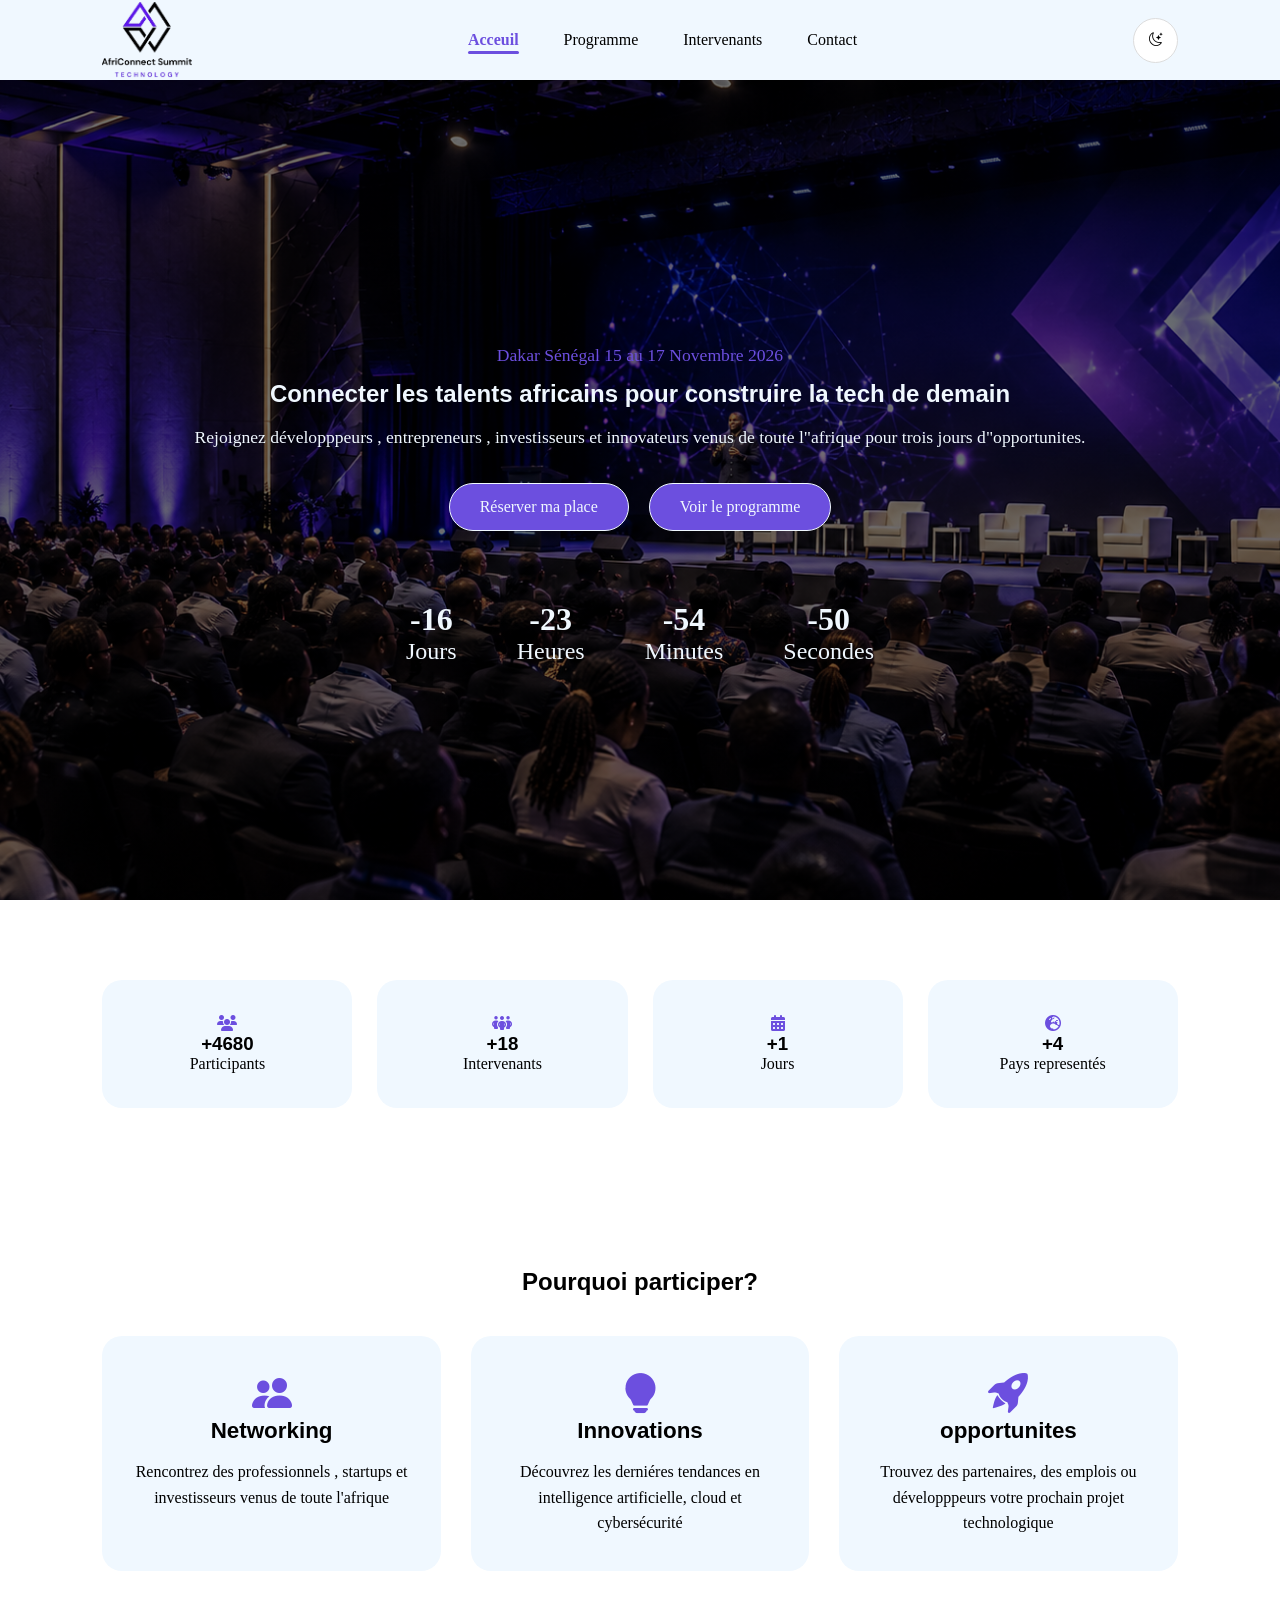
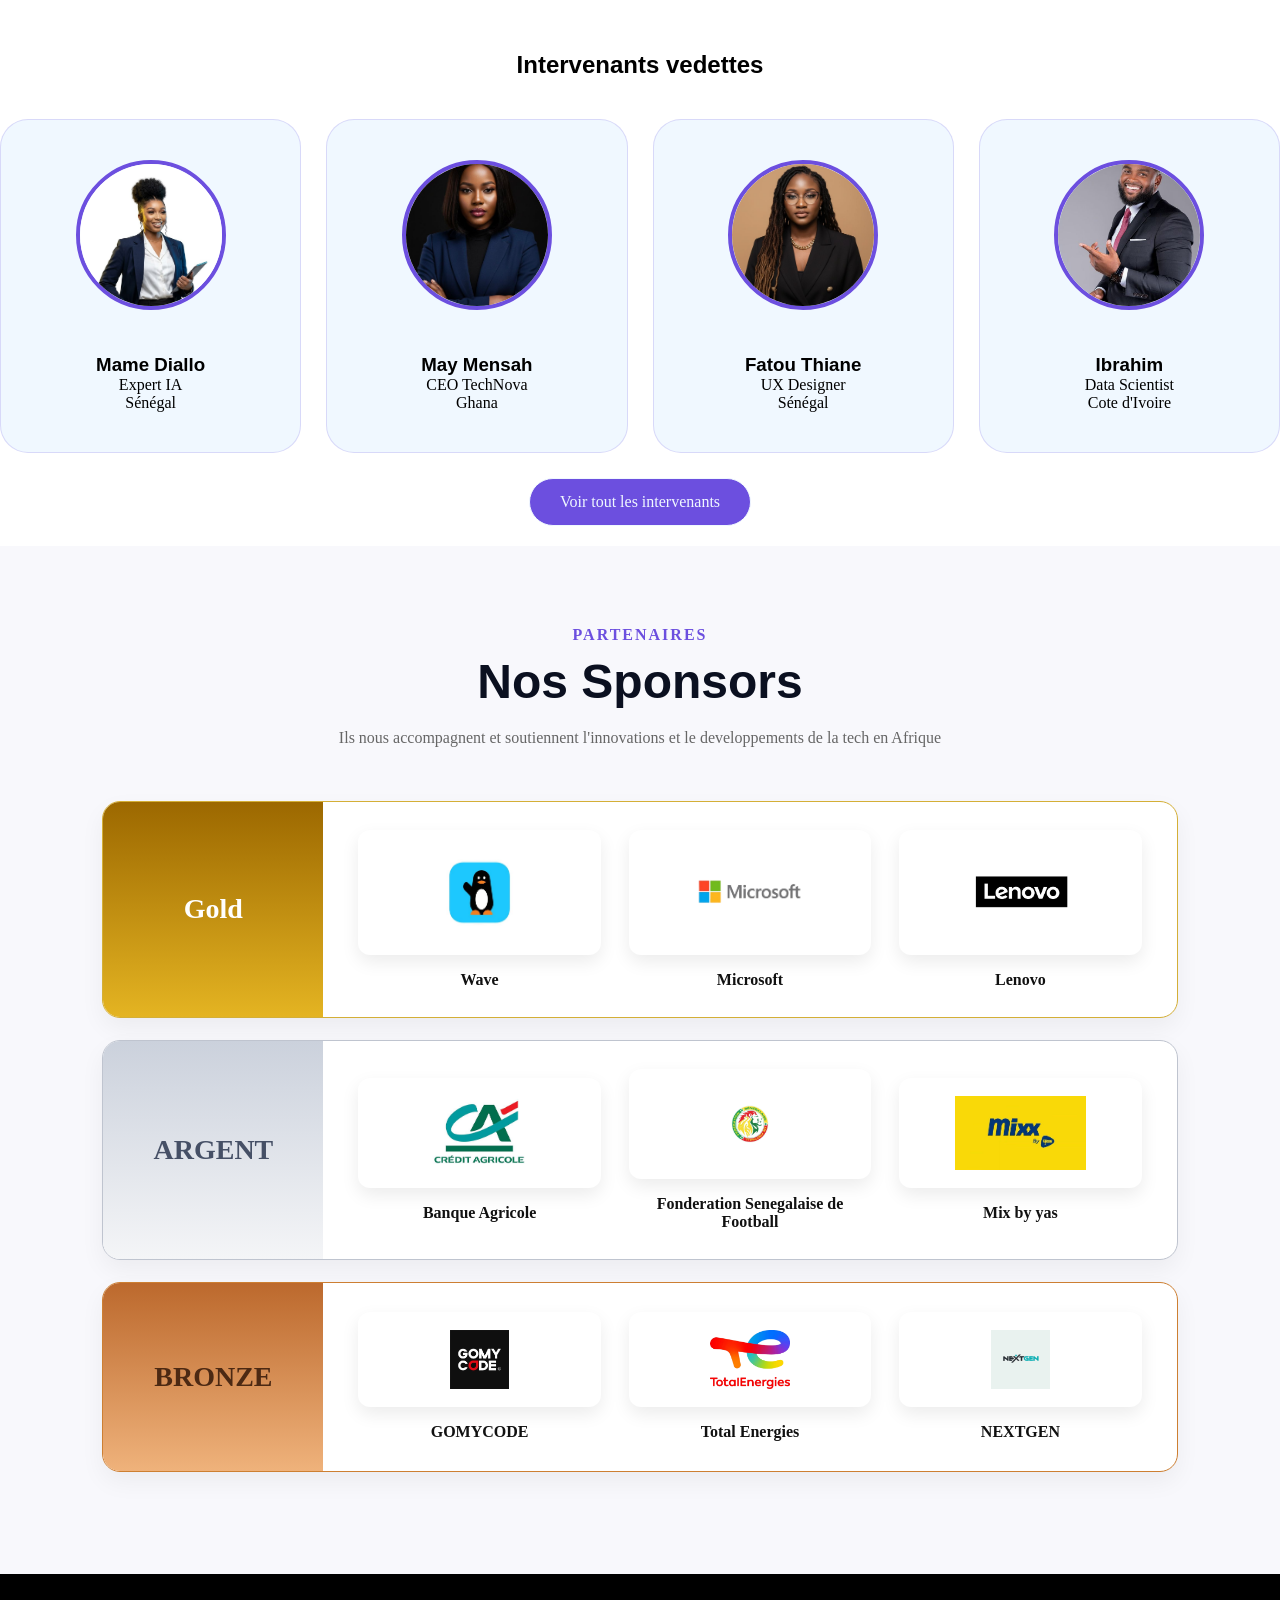
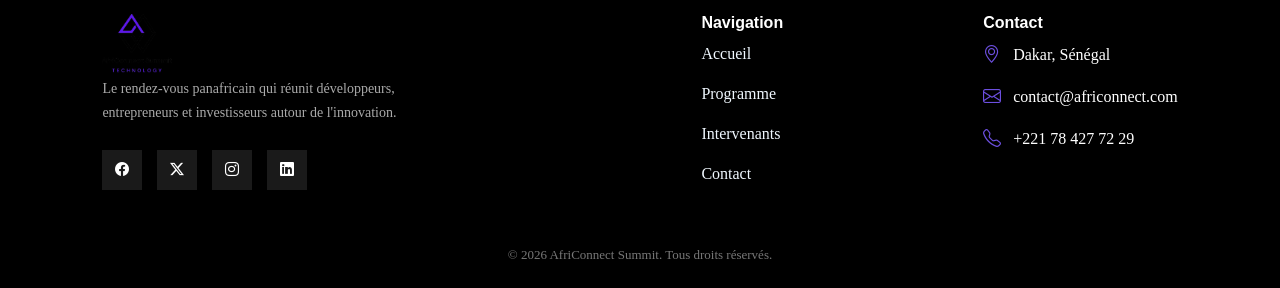
==== commit c27dc712: "Finalisations: correction bug , optimisations du code , ajout README et commentaires" ====
--- a/index.html
+++ b/index.html
@@ -1,5 +1,5 @@
 <!DOCTYPE html>
-<html lang="en">
+<html lang="fr">
 <head>
     <meta charset="UTF-8">
     <meta name="viewport" content="width=device-width, initial-scale=1.0">
@@ -16,27 +16,29 @@
 </head>
 <body>
     <header>
+        <!-- NAVBAR -->
         <nav class="navbar">
             <a href="index.html" class="logo">
                <img src="image/logo-event-removebg-preview.png" alt="logo-event " width="70px" height="auto">
             </a>
             <ul class="nav-links">
-                <li><a href="index.html">Acceuil</a></li>
+                <li><a href="index.html" class="actif">Acceuil</a></li>
                 <li><a href="programme.html">Programme</a></li>
                 <li><a href="intervenants.html">Intervenants</a></li>
                 <li><a href="contact.html">Contact</a></li>
             </ul>
             <div class="nav-btn">
-                <button class="dar-mode ">
+                <button class="btn-mobile">
+                    <i class="bi bi-list"></i>
+                <button class="dar-mode" id="theme-toggle">
                     <i class="bi bi-moon-stars"></i>
                 </button>
-                <button class="btn-mobile">
-                    <i class="bi bi-list"></i>
                 </button>
             </div>
         </nav>
     </header>
     <main>
+        <!-- SECTION HERO -->
         <section class="hero">
             <div class="hero-content">
                 <p class="hero-subtitle ">
@@ -73,34 +75,35 @@
                 </div>
             </div>
         </section>
-        <section class="stats">
-            <h2>AfriConnect en quelques chiffres </h2>
+        <!-- SECTION STATS -->
+        <section class="stats fade-in">  </h2>
         <div class="stats-grid">
             <article class="stats-card">
                 <span><i class="fa-solid fa-users"></i></span>
-                <h3>0</h3>
+                <h3 class="counter" data-target="12000">0</h3>
                 <p>Participants</p>
             </article>
             <article class="stats-card">
                 <span><i class="fa-solid fa-people-group"></i></span>
-                <h3>0</h3>
+                <h3 class="counter" data-target="48">0</h3> 
                 <p>Intervenants</p>
                 
             </article>
             <article class="stats-card">
                 <span><i class="fa-solid fa-calendar-days"></i></span>
-                <h3>0</h3>
+                <h3 class="counter" data-target="3">0</h3>
                 <p>Jours</p>
             </article>
             <article class="stats-card">
                 <span><i class="fa-solid fa-earth-europe"></i></span>
-                <h3>0</h3>
+                <h3 class="counter" data-target="12">0</h3>
                 <p>Pays representés</p> 
             </article>
         </div>
         </section>
-
-        <section class="raisons">
+        <!-- SECTION RAISON -->
+
+        <section class="raisons slide-in">
             <h2>Pourquoi participer?</h2>
             <div class="raisons-container">
                 <article class="raisons-card">
@@ -126,30 +129,31 @@
                 </article>
             </div>
         </section>
+        <!-- SECTION VEDETTE -->
 
         <section class="vedette">
             <h2>Intervenants vedettes</h2>
-            <div class="vedette-grid">
+            <div class="vedette-grid zoom-in">
                 <article class="vedette-card">
-                    <img src="image/profil-f.jpg" alt="">
+                    <img src="image/profil-f.jpg" alt="profil-vedette">
                     <h3>Mame Diallo</h3>
                     <p>Expert IA</p>
                     <span>Sénégal</span>
                 </article>
                  <article class="vedette-card">
-                    <img src="image/profil-f2.jpg" alt="">
+                    <img src="image/profil-f2.jpg" alt="profil-vedette">
                     <h3>May Mensah</h3>
                     <p>CEO TechNova</p>
                     <span>Ghana</span>
                 </article>
                  <article class="vedette-card">
-                    <img src="image/profil-f3.jpg" alt="">
+                    <img src="image/profil-f3.jpg" alt="profil-vedette">
                     <h3>Fatou Thiane</h3>
                     <p>UX Designer</p>
                     <span>Sénégal</span>
                 </article>
                  <article class="vedette-card">
-                    <img src="image/profil-m.jpg" alt="">
+                    <img src="image/profil-m.jpg" alt="profil-vedette">
                     <h3>Ibrahim</h3>
                     <p>Data Scientist</p>
                     <span>Cote d'Ivoire</span>
@@ -157,6 +161,7 @@
             </div>
             <a href="intervenants.html" class="btn-vedette">Voir tout les intervenants</a>
         </section>
+        <!-- SECTION SPONSORS -->
 
         <section class="sponsors">
             <div class="sponsors-title2">
@@ -167,66 +172,67 @@
  </span>
             </div>
            
-            <div class="sponsors-container">
-                <div class="sponsors-niveau or">
+            <div class="sponsors-container ">
+                <div class="sponsors-niveau or slide-in">
                     
 
-                    <div class="niveau-titre"> Gold</div>
+                    <div class="niveau-titre "> Gold</div>
                     <div class="sponsors-grid">
                         <div class="sponsors-card">
-                    <img src="image/SPONSOR1.jpg" alt="">
+                    <img src="image/SPONSOR1.jpg" alt="logo-wave">
                     <p>Wave</p>
                      </div>
                      <div class="sponsors-card">
-                        <img src="image/Microsoft-removebg-preview.png" alt="">
+                        <img src="image/Microsoft-removebg-preview.png" alt="logo-microsoft">
                         <p>Microsoft</p>
                      </div>
                       <div class="sponsors-card">
-                    <img src="image/Descargar lenovo logo marca teléfono símbolo negro diseño China móvil vector ilustración.jpg">
+                    <img src="image/Descargar lenovo logo marca teléfono símbolo negro diseño China móvil vector ilustración.jpg" alt="logo-lenovo">
                     <p>Lenovo</p>
                 </div>
                  </div>
                   </div>
-                <div class="sponsors-niveau argent">
+                <div class="sponsors-niveau argent slide-in">
 
                     <div class="niveau-titre">ARGENT</div>
                     <div class="sponsors-grid">  
                      <div class="sponsors-card">  
-                    <img src="image/SPONSORS (3).jpg" alt="">
+                    <img src="image/SPONSORS (3).jpg" alt="logo-banque-agricole">
                     <p>Banque Agricole</p>
                      </div>
               <div class="sponsors-card">  
-                <img src="image/Senegal-removebg-preview.png" alt="">
+                <img src="image/Senegal-removebg-preview.png" alt="logo-fsf">
                 <p>Fonderation Senegalaise de Football</p>
               </div>
 
                      <div class="sponsors-card">  
-                    <img src="image/SPONSORS (2).jpg" alt="">
+                    <img src="image/SPONSORS (2).jpg" alt="mix by yas">
                     <p>Mix by yas</p>
                 </div>
                  </div>
                   </div>
-                <div class="sponsors-niveau bronze">
+                <div class="sponsors-niveau bronze slide-in">
                     <div class="niveau-titre"> BRONZE</div>
                       <div class="sponsors-grid"> 
                         <div class="sponsors-card">  
-                    <img src="image/télécharger (19).jpg" alt="">
+                    <img src="image/télécharger (19).jpg" alt="logo-gomycode">
                     <p>GOMYCODE</p>
                     </div>
                      <div class="sponsors-card">
-                        <img src="image/L_Aventure_Peugeot-removebg-preview.png" alt="">
+                        <img src="image/L_Aventure_Peugeot-removebg-preview.png" alt="logo-total">
                         <p>Total Energies</p>
                      </div>
                     <div class="sponsors-card">  
-                    <img src="image/Download Free Vectors, Images, Photos & Videos _ Vecteezy.jpg" alt="">
+                    <img src="image/Download Free Vectors, Images, Photos & Videos _ Vecteezy.jpg" alt="logo-nextgen">
                     <p>NEXTGEN</p>
                 </div>
             </div>
             </div>
         </section>
     </main>
-
-  <footer class="footer">
+    <!-- FOOTER -->
+
+  <footer class="footer fade-in">
 
     <div class="footer-container">
         <div class="footer-brand">
@@ -264,11 +270,9 @@
             <p><i class="bi bi-geo-alt"></i> Dakar, Sénégal</p>
             <p><i class="bi bi-envelope"></i> contact@africonnect.com</p>
             <p><i class="bi bi-telephone"></i> +221 78 427 72 29</p>
-
-            <!-- <button id="back-to-top">
-                <i class="bi bi-arrow-up"></i>
-            </button> -->
-
+<button class="back-to-top" id="back-to-top">
+    <i class="bi bi-arrow-up"></i>
+  </button>
         </div>
 
     </div>
@@ -276,7 +280,7 @@
     <div class="footer-bottom">
 
         <p>
-            <span id="year"></span> AfriConnect Summit.
+           &copy; <span id="year"></span> AfriConnect Summit.
             Tous droits réservés.
         </p>
 
--- a/css/style.css
+++ b/css/style.css
@@ -37,6 +37,7 @@
     background-color: var(--quatery);
     height: 80px;
     z-index: 1000;
+     transition: all 0.3s ease;
 }
 .navbar img{
     width: 90px;
@@ -48,11 +49,40 @@
     align-items: center;
     gap: 45px;
     list-style: none;
+    transition: 0.5s;
 }
 .nav-links a{
     color: var(--secondary);
     font-size: 1rem ;
-
+    position: relative;
+    transition: 0.3s;
+}
+.nav-links a:hover{
+    color: var(--tertiary);
+}
+.nav-links a.active{
+    color: var(--tertiary);
+}
+
+.nav-links a.actif::after{
+    content: "";
+    position: absolute;
+    left: 0;
+    bottom: -6px;
+    width: 100%;
+    height: 3px;
+    background-color: #6C4FDF;
+    border-radius: 5px;
+}
+.nav-links a.actif{
+    color: #6C4FDF;
+    font-weight: 600;
+
+}
+.nav-btn{
+    display: flex;
+    align-items: center;
+    gap: 10px;
 }
 .dar-mode{
 width: 45px;
@@ -90,15 +120,14 @@
 }
 .hero-content{
     max-width: 900px;
-}
-
+    animation: apparition 1s ease forwards;
+}
 .hero h1{
     font-family: 2rem;
     margin-bottom: 20px;
     line-height: 1.1;
     color: var(--quatery);
 }
-
 .hero-subtitle{
     font-size: 1.1rem;
     color: var(--tertiary);
@@ -106,14 +135,12 @@
     margin-top: 60px;
 
 }
-
 .hero-text{
     font-size: 1.1rem;
     margin-bottom: 35px;
     color: var(--quatery);
     
 }
-
 .hero-button{
     display: flex;
     justify-content: center;
@@ -146,6 +173,16 @@
 .cont-box small{
     font-size: 1.5rem;
 }
+@keyframes apparition {
+    from {
+        opacity: 0;
+        transform: translateY(40px);
+    }
+    to {
+        opacity: 1;
+        transform: translateY(0);
+    }
+}
 /* STATS */
 .stats{
     padding: 80px 8%;
@@ -164,6 +201,9 @@
     padding: 35px 20px;
     background:var(--quatery);
     border-radius: 20px;
+}
+.stats-card i{
+    color: var(--tertiary);
 }
 /* POURQUOI PARTICIPER */
 .raisons{
@@ -233,7 +273,8 @@
 
 .btn-vedette{
     display: inline-block;
-    margin-top: 20px;
+    margin-top: -20px;
+    margin-bottom: 20px;
    padding: 14px 30px ;
     border-radius: 30px;
     background-color: #6C4FDF;
@@ -282,7 +323,6 @@
     background: #fff;
     box-shadow: 0 10px 25px rgba(0, 0, 0, 0.05);
 }
-
 .niveau-titre {
     display: flex;
     flex: 0 0 220px;
@@ -293,8 +333,6 @@
     font-weight: 800;
     text-align: center;
 }
-
-
 .sponsors-grid {
     display: flex;
     flex: 1;
@@ -303,12 +341,10 @@
     gap: 28px;
     padding: 28px 35px;
 }
-
 .sponsors-card {
     flex: 1;
     text-align: center;
 }
-
 .sponsors-card img {
     width: 100%;
     height: 110px;
@@ -319,57 +355,42 @@
     box-shadow: 0 7px 18px rgba(0, 0, 0, 0.08);
     transition: 0.3s;
 }
-
 .sponsors-card img:hover {
     transform: translateY(-6px);
     box-shadow: 0 14px 28px rgba(0, 0, 0, 0.12);
 }
-
 .sponsors-card p {
     margin-top: 12px;
     color: #111;
     font-weight: 600;
 }
-
-
-
 .or {
     border-color: #d4af37;
 }
-
 .or .niveau-titre {
     color: #fff;
     background: linear-gradient( #9c6800, #e4b422);
 }
-
 .or .sponsors-card img {
     height: 125px;
 }
-
-
 .argent {
     border-color: #bfc4cf;
 }
-
 .argent .niveau-titre {
     color: #465066;
     background: linear-gradient( #cbd1dc, #f4f5f7);
 }
-
 .argent .sponsors-card img {
     height: 110px;
 }
-
-
 .bronze {
     border-color: #cd7f32;
 }
-
 .bronze .niveau-titre {
     color: #4c2913;
     background: linear-gradient( #bc692d, #efb27b);
 }
-
 .bronze .sponsors-card img {
     height: 95px;
 }
@@ -414,8 +435,6 @@
     gap: 15px;
     margin-top: 25px;
 }
-
-
 
 .social-links a {
    width: 40px;
@@ -478,23 +497,6 @@
    text-align: center;
     font-size: 13px;
 }
-#back-to-top{
-    
-    margin-top:15px;
-
-    width:45px;
-    height:45px;
-
-    border:none;
-    border-radius:50%;
-
-    background:#6C4FDF;
-    color:white;
-
-    cursor:pointer;
-}
-
-
 /* HERO INTERNE */
  .hero-interne{
     min-height: 5vh;
@@ -556,11 +558,11 @@
     background: var(--tertiary);
     color: var(--primary);
  }
- .tab-content{
+ .tab-container{
     display: none;
  }
 
- .tab-content.active{
+ .tab-container.active{
     display: block;
  }
 
@@ -660,8 +662,8 @@
     font-weight: 700;
 }
 
-.filters button {
-    background-color: transparent;
+.filter-btn {
+    background: var(--quatery);
     border: 2px solid var(--tertiary);
     padding: 10px 20px;
     margin-bottom: 5px;
@@ -670,6 +672,15 @@
     font-weight: 500;
     margin-top: -20px;
 }
+.filter-btn :hover,
+.filter-btn.active{
+     background: var(--tertiary);
+    color: var(--primary);
+   
+} 
+.filter-btn.hide{
+    display: none;
+}
 
 /* SECTION VEDETTE */
 
@@ -710,6 +721,7 @@
     border-radius: 16px;
     transition: 0.3s;
     margin-top: 20px;
+     transition: 0.5s;
 }
 .sec-card:hover{
     transform: translateY(-8px);
@@ -734,7 +746,9 @@
     font-size: 14px;
     font-weight: 600;
 }
-
+.sec-card.non{
+    display: none;
+}
 
 /* CONTACT */
 
@@ -870,4 +884,420 @@
     border: none;
     border-radius: 15px;
     box-shadow: 0 10px 30px rgba(0, 0, 0, 0.08);
+}
+
+/* RESPONSIVE TABLETTE */
+@media (max-width: 768px) {
+  navbar{
+        height: 70px;
+        padding: 8px 20px;
+    }
+    .navbar img{
+        width: 65px;
+    }
+    .nav-links{
+        position: absolute;
+        top: 70px;
+        left: 0;
+        display: none;
+        flex-direction: column;
+        width: 100%;
+        padding: 15px 20px;
+        gap: 0;
+        background: var(--quatery);
+        box-shadow: 0 10px 20px rgba(0,0,0,.12);
+    }
+
+    .nav-links.active{
+        display: flex;
+    }
+
+    .nav-links li{
+
+        width: 100%;
+        list-style: none;
+    }
+
+    .nav-links a{
+        display: block;
+        width: 100%;
+        padding: 12px;
+        text-align: center;
+    }
+
+    .nav-btn{
+        margin-left: auto;
+        display: flex;
+        align-items: center;
+        gap: 8px;
+    }
+
+    .dar-mode,
+    .btn-mobile{
+        width: 38px;
+        height: 38px;
+        display: flex;
+        align-items: center;
+        justify-content: center;
+    }
+
+    .btn-mobile{
+        border: none;
+        background: transparent;
+        font-size: 1.7rem;
+        cursor: pointer;
+    }
+
+    .hero {
+        padding: 110px 25px 50px;
+    }
+
+    .hero h1 {
+        font-size: 2.5rem;
+    }
+
+    .stats-grid,
+    .vedette-grid,
+    .theme-grid,
+    .sec-grid {
+        grid-template-columns: repeat(2, 1fr);
+    }
+
+    .raisons-container {
+        flex-wrap: wrap;
+    }
+
+    .raisons-card {
+        flex: 1 1 45%;
+    }
+
+
+    .sponsors-niveau {
+        flex-direction: column;
+    }
+
+    .niveau-titre {
+        flex: none;
+        width: 100%;
+    }
+
+    .sponsors-grid {
+        flex-wrap: wrap;
+    }
+
+    .sponsors-card {
+        flex: 1 1 40%;
+    }
+
+    .contact-container {
+        flex-direction: column;
+    }
+
+    .form,
+    .info {
+        width: 100%;
+    }
+
+    .footer-container {
+        flex-wrap: wrap;
+        gap: 40px;
+    }
+
+    .tab {
+        flex-wrap: wrap;
+    }
+
+    .tab-content {
+        overflow-x: auto;
+    }
+
+    table {
+        min-width: 650px;
+    }
+}
+
+/* RESPONSIVE MOBILE */
+
+@media (max-width: 480px) {
+
+    body {
+        overflow-x: hidden;
+    }
+    .stats,
+    .raisons,
+    .sponsors,
+    .theme,
+    .sec-carte,
+    .contact,
+    .faq {
+        padding: 45px 15px;
+    }
+    .navbar {
+        height: 70px;
+        padding: 10px 15px;
+    }
+
+    .navbar img {
+        width: 65px;
+    }
+
+    .hero {
+        min-height: auto;
+        padding: 100px 15px 45px;
+    }
+
+    .hero h1 {
+        font-size: 2rem;
+    }
+
+    .hero-button {
+        flex-direction: column;
+    }
+    .btnh-1,
+    .btnh-2 {
+        width: 100%;
+    }
+
+    .counteurs {
+        flex-direction: column;
+        width: 100%;
+    }
+    .stats-grid,
+    .vedette-grid,
+    .theme-grid,
+    .sec-grid {
+        grid-template-columns: 1fr;
+    }
+
+    .raisons-container {
+        flex-direction: column;
+    }
+    .stats-card,
+    .raisons-card,
+    .vedette-card,
+    .theme-card,
+    .sec-card {
+        width: 100%;
+        margin: 0;
+    }
+
+    .sec-card {
+        padding: 18px;
+    }
+
+    .sec-card img {
+        height: 280px;
+    }
+
+    .sponsors-grid {
+        flex-direction: column;
+        padding: 20px;
+    }
+
+    .sponsors-card {
+        width: 100%;
+    }
+
+    .sponsors-card img,
+    .or .sponsors-card img,
+    .argent .sponsors-card img,
+    .bronze .sponsors-card img {
+        width: 100%;
+        max-width: 280px;
+        height: 100px;
+    }
+
+    .programme {
+        width: 100%;
+        margin: 40px auto;
+        padding: 0 15px;
+    }
+
+    .tab {
+        display: flex;
+
+        justify-content: flex-start;
+        gap: 8px;
+    }
+    .tab-container{
+        width: 100%;
+        overflow-x: auto;
+    }
+
+    .btn-tab {
+        padding: 10px 15px;
+        font-size: 13px;
+    }
+
+    .tab-content {
+        overflow-x: auto;
+    }
+
+    table {
+        min-width: 600px;
+        font-size: 13px;
+    }
+
+    th,
+    td {
+        padding: 10px;
+        white-space: nowrap;
+    }
+
+    .filters button {
+        margin: 5px;
+        padding: 8px 12px;
+        font-size: 13px;
+    }
+
+    .form,
+    .info {
+        padding: 20px;
+    }
+
+    .footer {
+        padding: 40px 15px 20px;
+    }
+
+    .footer-container {
+        flex-direction: column;
+        gap: 30px;
+    }
+
+    .footer-brand,
+    .footer-col,
+    .footer-contact {
+        width: 100%;
+    }
+
+    .map {
+        padding: 0 15px 50px;
+    }
+
+    .map iframe {
+        height: 280px;
+    }
+}
+
+/* CSS DAK-MODE */
+
+body.dark-mode{
+    background: #111;
+    color: #fff;
+}
+body.dark-mode .navbar
+{
+background-color: var(--bg);
+color: var(--primary);
+
+}
+body.dar-mode   .btn-mobile{
+    background-color: var(--primary);
+}
+body.dark-mode .nav-links a{
+    color: #fff;
+    background-color: var(--bg);
+}
+body.dark-mode   .filtre,
+body.dark-mode   .filters button
+{
+background-color: var(--bg);
+color: var(--primary);
+}
+body.dark-mode .dar-mode{
+    background: #222;
+    color: #fff;
+    border-color: #444;
+}
+body.dark-mode .stats-card,
+body.dark-mode .raisons-card,
+body.dark-mode .vedette-card,
+body.dark-mode .theme-card,
+body.dark-mode .sec-card,
+body.dark-mode .form,
+body.dark-mode .info,
+body.dark-mode .faq-content,
+body.dark-mode  .vedette-t,
+body.dark-mode .sponsors-niveau{
+    background-color: var(--bg);
+    color: #fff;
+}
+body.dark-mode p{
+    color: #ccc;
+ }
+
+ /* NAVBAR DYNAMIQUE */
+ 
+ .navbar.scrolled{
+    background-color: rgba(225,225,225, 0.97);
+    box-shadow: 0 5px 20px rgba(0, 0, 0, 0.2);
+    padding: 8px 5%;
+    backdrop-filter: blur(10px);
+    transition: all  0.3s ease;
+}
+
+/* Bouton retour en haut */
+.back-to-top{
+    position: fixed;
+    right: 25px;
+    bottom: 25px;
+    z-index: 999;
+    width: 45px;
+    height: 45px;
+    display: flex;
+    align-items: center;
+    justify-content: center;
+    border: none;
+    border-radius: 50%;
+    color: var(--primary);
+    font-size: 20px;
+    cursor: pointer;
+    opacity: 0;
+    visibility: hidden;
+    transform: translateY(15px);
+
+    box-shadow: 0 8px 20px rgba(0, 0, 0, .25);
+    transition: 0.3s;
+}
+
+.back-to-top.show{
+    opacity: 1;
+    visibility: visible;
+    transform: translateY(0);
+}
+
+.back-to-top:hover{
+    transform: translateY(-4px);
+}
+
+.back-to-top i{
+    line-height: 1;
+}
+
+/* Animations */
+.fade-in,
+.slide-in,
+.zoom-in{
+    opacity: 0;
+    transition: opacity 0.7s ease, transform 0.7s ease;
+}
+.fade-in{
+    transform: translateY(20px);
+}
+.slide-in{
+    transform: translateX(-50px);
+}
+.zoom-in{
+    transform: scale(0.9);
+}
+.fade-in.visible,
+.slide-in.visible,
+.zoom-in.visible{
+    opacity: 1;
+    transform: none;
+}
+/* MESSAGE ERREUR JS */
+.erreur-message{
+    color: red;
+    font-size: 1rem;
 }
